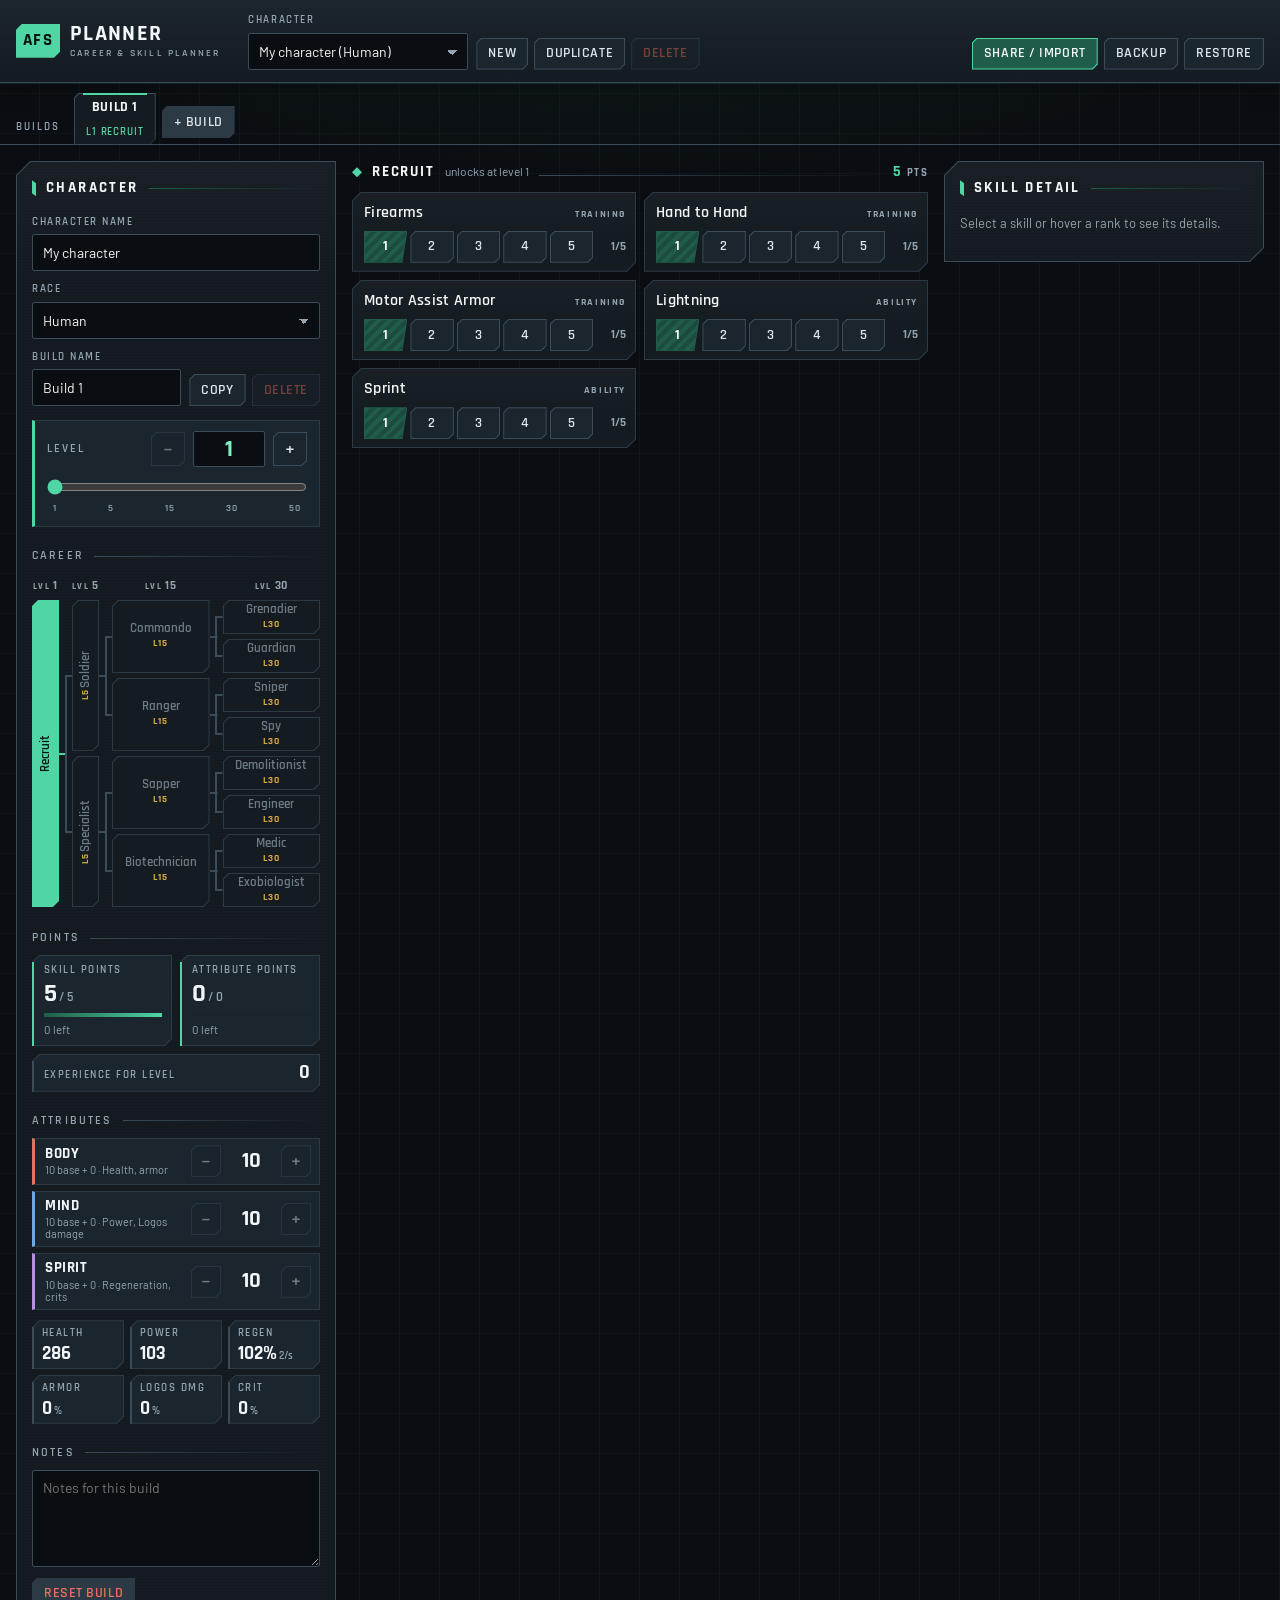
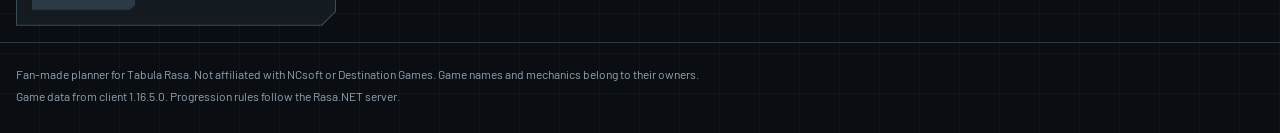
==== index.html @ 6db53a51 "Add Tabula Rasa career planner Static web planner for characters and builds on the 1.16.5.0 client: " ====
<!doctype html>
<html lang="en">
<head>
  <meta charset="utf-8">
  <meta name="viewport" content="width=device-width, initial-scale=1">
  <title>AFSPlanner</title>
  <meta name="description" content="Character and career planner for Tabula Rasa: plan skills, attributes and careers for multiple characters and builds.">
  <meta name="theme-color" content="#0a0e12">
  <link rel="preconnect" href="https://fonts.googleapis.com">
  <link rel="preconnect" href="https://fonts.gstatic.com" crossorigin>
  <link rel="stylesheet" href="https://fonts.googleapis.com/css2?family=Rajdhani:wght@500;600;700&family=Barlow:wght@400;500;600&display=swap">
  <link rel="stylesheet" href="css/style.css">
</head>
<body>
  <header class="topbar">
    <div class="brand" aria-label="AFSPlanner">
      <span class="brand-mark" aria-hidden="true">AFS</span>
      <span class="brand-text">Planner<small>Career &amp; skill planner</small></span>
    </div>
    <div class="selectors">
      <label class="field">
        <span>Character</span>
        <select id="character-select" aria-label="Character"></select>
      </label>
      <div class="btn-row">
        <button id="char-new" type="button" title="New character">New</button>
        <button id="char-dup" type="button" title="Duplicate character">Duplicate</button>
        <button id="char-del" type="button" class="danger" title="Delete character">Delete</button>
      </div>
    </div>
    <div class="btn-row io">
      <button id="share-open" type="button" class="primary">Share / import</button>
      <button id="backup-export" type="button">Backup</button>
      <label class="file-btn">Restore<input id="backup-import" type="file" accept="application/json,.json" hidden></label>
    </div>
  </header>

  <p id="storage-warning" class="warning" hidden>Browser storage is unavailable, so plans will be lost when you close this tab. Use Backup to save them.</p>

  <nav class="build-tabs" aria-label="Builds">
    <span class="tabs-label" aria-hidden="true">Builds</span>
    <div id="build-tabs" class="tabs" role="tablist"></div>
    <button id="build-new" type="button" class="ghost tab-add">+ Build</button>
  </nav>

  <main class="layout">
    <section class="panel sheet" aria-labelledby="sheet-title">
      <h2 id="sheet-title" class="panel-title">Character</h2>
      <label class="field"><span>Character name</span><input id="char-name" type="text" maxlength="60" autocomplete="off"></label>
      <label class="field"><span>Race</span><select id="race-select"></select></label>
      <div class="field-row">
        <label class="field grow"><span>Build name</span><input id="build-name" type="text" maxlength="60" autocomplete="off"></label>
        <div class="btn-row end">
          <button id="build-dup" type="button" title="Duplicate build">Copy</button>
          <button id="build-del" type="button" class="danger" title="Delete build">Delete</button>
        </div>
      </div>

      <div class="level">
        <span class="label">Level</span>
        <button id="level-down" type="button" aria-label="Level down">−</button>
        <input id="level-input" type="number" min="1" max="50" inputmode="numeric" aria-label="Level">
        <button id="level-up" type="button" aria-label="Level up">+</button>
        <input id="level-range" type="range" min="1" max="50" aria-label="Level slider">
        <div class="level-ticks" aria-hidden="true"><span>1</span><span>5</span><span>15</span><span>30</span><span>50</span></div>
      </div>

      <h3>Career</h3>
      <div id="career-tree" class="career-tree"></div>

      <h3>Points</h3>
      <div id="points" class="points"></div>

      <h3>Attributes</h3>
      <div id="attributes" class="attributes"></div>
      <div id="derived" class="derived"></div>

      <h3>Notes</h3>
      <textarea id="build-notes" rows="4" maxlength="2000" placeholder="Notes for this build"></textarea>

      <ul id="issues" class="issues" aria-live="polite"></ul>
      <button id="build-reset" type="button" class="danger ghost">Reset build</button>
    </section>

    <section class="skills" aria-labelledby="skills-title">
      <h2 id="skills-title" class="sr-only">Skills</h2>
      <div id="skill-groups"></div>
    </section>

    <aside class="panel detail" aria-live="polite">
      <h2 class="panel-title">Skill detail</h2>
      <div id="skill-detail" class="skill-detail"><p class="muted">Select a skill rank to see its details.</p></div>
    </aside>
  </main>

  <dialog id="share-dialog">
    <form method="dialog" class="dialog-body">
      <h2 class="panel-title">Share or import a build</h2>
      <label class="field"><span>Build code for the current build</span>
        <textarea id="share-code" rows="3" readonly></textarea></label>
      <div class="btn-row"><button id="share-copy" type="button" class="primary">Copy code</button><button id="share-link" type="button">Copy link</button></div>
      <label class="field"><span>Paste a build code to import</span>
        <textarea id="import-code" rows="3"></textarea></label>
      <div class="btn-row">
        <button id="import-build" type="button">Add to this character</button>
        <button id="import-char" type="button">Import as new character</button>
      </div>
      <p id="share-msg" class="muted" role="status"></p>
      <div class="btn-row end"><button value="close">Close</button></div>
    </form>
  </dialog>

  <footer class="footer">
    <p>Fan-made planner for Tabula Rasa. Not affiliated with NCsoft or Destination Games. Game names and mechanics belong to their owners.</p>
    <p id="data-source" class="muted"></p>
  </footer>

  <script type="module" src="js/app.js"></script>
</body>
</html>
---- css/style.css ----
/* AFSPlanner — military sci-fi HUD theme.
   Dark gunmetal panels with bevelled (clip-path) corners, a faint grid on the backdrop,
   AFS teal-green for anything owned/active, amber for warnings, red for errors. */

:root {
  --bg: #0a0e12;
  --bg-grid: rgba(120, 190, 170, .045);
  --panel: #141b21;
  --panel-2: #1b252d;
  --panel-3: #222e38;
  --line: #2c3a46;
  --line-2: #3a4b59;
  --text: #dde5ea;
  --text-strong: #f3f7f9;
  --muted: #95a4b0;
  --accent: #4fd6a4;
  --accent-strong: #7ff0c1;
  --accent-dim: #1f5c49;
  --accent-ink: #06130e;
  --warn: #e8b84a;
  --warn-dim: #4a3a14;
  --danger: #ef6d5c;
  --danger-dim: #4b1f19;
  --sig: #e6b85c;
  --sig-dim: #3f3117;
  --rank-off: #1a232b;
  --focus: #9ff4d2;
  --shadow: 0 10px 30px rgba(0, 0, 0, .45);
  --font-display: "Rajdhani", "Bahnschrift", "Segoe UI Semibold", system-ui, sans-serif;
  --font-body: "Barlow", "Segoe UI", system-ui, sans-serif;
  --cut: 6px;
  color-scheme: dark;
}

/* Optional light theme: opt in with <html data-theme="light">. Dark stays the default. */
:root[data-theme="light"] {
  --bg: #e4e9ec;
  --bg-grid: rgba(20, 70, 60, .07);
  --panel: #f7f9fa;
  --panel-2: #eceff2;
  --panel-3: #dfe5e9;
  --line: #c3ccd3;
  --line-2: #aab6bf;
  --text: #1a2228;
  --text-strong: #0a0f12;
  --muted: #566571;
  --accent: #10805c;
  --accent-strong: #0b6a4c;
  --accent-dim: #bfe8d6;
  --accent-ink: #ffffff;
  --warn: #8a5f00;
  --warn-dim: #f6e3b0;
  --danger: #b3261e;
  --danger-dim: #f7d1cd;
  --sig: #8a5f00;
  --sig-dim: #f6e3b0;
  --rank-off: #e2e7eb;
  --focus: #0a5c43;
  --shadow: 0 10px 30px rgba(20, 30, 40, .18);
  color-scheme: light;
}

/* ---- base --------------------------------------------------------------------------------- */

* { box-sizing: border-box; }
html { -webkit-text-size-adjust: 100%; }

body {
  margin: 0;
  min-height: 100vh;
  color: var(--text);
  font: 14px/1.5 var(--font-body);
  background:
    radial-gradient(1100px 420px at 50% -120px, rgba(79, 214, 164, .10), transparent 70%),
    repeating-linear-gradient(0deg, transparent 0 39px, var(--bg-grid) 39px 40px),
    repeating-linear-gradient(90deg, transparent 0 39px, var(--bg-grid) 39px 40px),
    var(--bg);
  scrollbar-color: var(--line-2) transparent;
}

h2, h3 { font-family: var(--font-display); }
h2 { font-size: 18px; font-weight: 700; margin: 0 0 12px; color: var(--text-strong); }
h3 {
  font-size: 12px; font-weight: 600; text-transform: uppercase; letter-spacing: .18em;
  color: var(--muted); margin: 20px 0 8px; display: flex; align-items: center; gap: 10px;
}
h3::after { content: ""; flex: 1; height: 1px; background: linear-gradient(90deg, var(--line-2), transparent); }

.panel-title {
  display: flex; align-items: center; gap: 10px;
  font-size: 15px; font-weight: 700; text-transform: uppercase; letter-spacing: .16em;
  margin: 0 0 14px; color: var(--text-strong);
}
.panel-title::before { content: ""; width: 4px; height: 16px; background: var(--accent); clip-path: polygon(0 0, 100% 3px, 100% 100%, 0 calc(100% - 3px)); }
.panel-title::after { content: ""; flex: 1; height: 1px; background: linear-gradient(90deg, var(--accent-dim), transparent); }

.sr-only { position: absolute; width: 1px; height: 1px; overflow: hidden; clip: rect(0 0 0 0); white-space: nowrap; }
.muted { color: var(--muted); }

/* ---- bevelled frames ----------------------------------------------------------------------
   An element with a cut corner cannot use a normal border (clip-path removes it), so the element
   paints the frame colour and a ::before paints the fill 1px inside, with the same cut. */

.panel, .skill, .stat, .career-btn, .issues li, dialog,
button:not(.plain), .file-btn {
  position: relative;
  isolation: isolate;
  border: 0;
  background: var(--frame, var(--line));
  clip-path: polygon(var(--cut) 0, 100% 0, 100% calc(100% - var(--cut)), calc(100% - var(--cut)) 100%, 0 100%, 0 var(--cut));
}
.panel::before, .skill::before, .stat::before, .career-btn::before, .issues li::before, dialog::before,
button:not(.plain)::before, .file-btn::before {
  content: "";
  position: absolute;
  inset: var(--bw, 1px);
  z-index: -1;
  background: var(--fill, var(--panel-2));
  clip-path: polygon(calc(var(--cut) - .4px) 0, 100% 0, 100% calc(100% - var(--cut) + .4px), calc(100% - var(--cut) + .4px) 100%, 0 100%, 0 calc(var(--cut) - .4px));
}

/* ---- controls ----------------------------------------------------------------------------- */

button, select, input, textarea { font: inherit; color: inherit; }

button:not(.plain), .file-btn {
  --cut: 5px;
  --fill: var(--panel-2);
  --frame: var(--line-2);
  display: inline-flex; align-items: center; justify-content: center; gap: 6px;
  min-height: 32px; padding: 4px 12px;
  font-family: var(--font-display); font-weight: 600; font-size: 14px; letter-spacing: .04em; text-transform: uppercase;
  color: var(--text);
  cursor: pointer;
  transition: color .12s, background-color .12s;
}
button:not(.plain):hover, .file-btn:hover { --frame: var(--accent); color: var(--text-strong); }
button:not(.plain):active { --fill: var(--panel-3); }
button:disabled { cursor: not-allowed; opacity: .45; }
button:disabled:hover { --frame: var(--line-2); color: var(--text); }
button.primary { --fill: var(--accent-dim); --frame: var(--accent); color: var(--text-strong); }
button.primary:hover { --fill: var(--accent); color: var(--accent-ink); }
button.danger { color: var(--danger); }
button.danger:hover { --frame: var(--danger); color: var(--danger); }
button.ghost { --fill: transparent; --frame: var(--line); }
button.plain { background: none; border: 0; padding: 0; cursor: pointer; }

/* Focus rings: clipped elements draw the ring inside the clip so it stays visible. */
:focus-visible { outline: 2px solid var(--focus); outline-offset: 2px; }
button:not(.plain):focus-visible, .career-btn:focus-visible, .rank:focus-visible, .tab:focus-visible { outline-offset: -3px; }
.file-btn:focus-within { outline: 2px solid var(--focus); outline-offset: -3px; }

select, input[type="text"], input[type="number"], textarea {
  width: 100%; padding: 7px 10px;
  background: var(--bg); border: 1px solid var(--line-2); border-radius: 2px;
  color: var(--text-strong);
  transition: border-color .12s, box-shadow .12s;
}
select:hover, input:hover, textarea:hover { border-color: var(--accent-dim); }
select:focus-visible, input[type="text"]:focus-visible, input[type="number"]:focus-visible, textarea:focus-visible {
  outline: none; border-color: var(--accent); box-shadow: inset 0 -2px 0 var(--accent);
}
select {
  appearance: none; padding-right: 30px; cursor: pointer;
  background-image: linear-gradient(45deg, transparent 50%, var(--muted) 50%), linear-gradient(135deg, var(--muted) 50%, transparent 50%);
  background-position: calc(100% - 15px) 55%, calc(100% - 10px) 55%;
  background-size: 5px 5px, 5px 5px; background-repeat: no-repeat;
}
textarea { resize: vertical; font-family: var(--font-body); line-height: 1.45; }
input[type="number"] { -moz-appearance: textfield; appearance: textfield; }
input[type="number"]::-webkit-inner-spin-button, input[type="number"]::-webkit-outer-spin-button { appearance: none; margin: 0; }

.field { display: flex; flex-direction: column; gap: 4px; margin-bottom: 10px; }
.field > span { font-family: var(--font-display); font-size: 11px; font-weight: 600; letter-spacing: .14em; text-transform: uppercase; color: var(--muted); }
.field-row { display: flex; gap: 8px; align-items: end; }
.grow { flex: 1; min-width: 0; }
.btn-row { display: flex; gap: 6px; flex-wrap: wrap; }
.btn-row.end { justify-content: flex-end; margin-bottom: 10px; }

.warning { margin: 0; padding: 8px 16px; background: var(--warn-dim); color: var(--text-strong); border-bottom: 1px solid var(--warn); }

/* ---- top bar ------------------------------------------------------------------------------ */

.topbar {
  display: flex; flex-wrap: wrap; align-items: end; gap: 12px 28px;
  padding: 12px 16px;
  background: linear-gradient(180deg, var(--panel-2), var(--panel));
  border-bottom: 1px solid var(--line-2);
  box-shadow: 0 1px 0 rgba(79, 214, 164, .12), 0 6px 20px rgba(0, 0, 0, .25);
}
.brand { display: flex; align-items: center; gap: 10px; align-self: center; font-family: var(--font-display); }
.brand-mark {
  display: inline-grid; place-items: center; width: 44px; height: 34px;
  background: var(--accent); color: var(--accent-ink);
  font-weight: 700; font-size: 17px; letter-spacing: .08em;
  clip-path: polygon(6px 0, 100% 0, 100% calc(100% - 6px), calc(100% - 6px) 100%, 0 100%, 0 6px);
}
.brand-text { display: flex; flex-direction: column; line-height: 1; font-weight: 700; font-size: 22px; letter-spacing: .06em; text-transform: uppercase; color: var(--text-strong); }
.brand-text small { font-size: 10px; font-weight: 600; letter-spacing: .22em; color: var(--muted); margin-top: 3px; }
.selectors { display: flex; align-items: end; gap: 8px; flex-wrap: wrap; }
.selectors .field { min-width: 220px; margin-bottom: 0; }
.selectors .btn-row { margin-bottom: 0; }
.io { margin-left: auto; }

/* ---- build tabs --------------------------------------------------------------------------- */

.build-tabs {
  display: flex; gap: 6px; align-items: end;
  padding: 10px 16px 0; border-bottom: 1px solid var(--line-2);
  overflow-x: auto; scrollbar-width: thin;
}
.tabs-label { font-family: var(--font-display); font-size: 11px; font-weight: 600; letter-spacing: .18em; text-transform: uppercase; color: var(--muted); padding: 0 8px 9px 0; }
.tabs { display: flex; gap: 4px; }
.tab {
  --fill: transparent; --frame: transparent;
  flex-direction: column; align-items: flex-start; gap: 0;
  padding: 6px 18px 7px; min-height: 0;
  clip-path: polygon(9px 0, calc(100% - 9px) 0, 100% 100%, 0 100%);
  white-space: nowrap; text-transform: none; letter-spacing: 0;
  color: var(--muted);
}
.tab::before { clip-path: polygon(9px 0, calc(100% - 9px) 0, 100% 100%, 0 100%); inset: 0; }
.tab:hover { --fill: var(--panel-2); color: var(--text); }
.tab[aria-selected="true"] { --fill: var(--panel); --frame: var(--line-2); color: var(--text-strong); }
.tab[aria-selected="true"]::before { inset: 1px 1px 0; }
.tab[aria-selected="true"]::after { content: ""; position: absolute; left: 9px; right: 9px; top: 0; height: 2px; background: var(--accent); }
.tab-name { font-size: 14px; font-weight: 700; }
.tab-meta { font-size: 11px; font-weight: 600; letter-spacing: .08em; text-transform: uppercase; opacity: .8; }
.tab[aria-selected="true"] .tab-meta { color: var(--accent); opacity: 1; }
.tab-add { min-height: 30px; margin-bottom: 6px; padding: 2px 10px; font-size: 12px; }

/* ---- layout & panels ---------------------------------------------------------------------- */

.layout {
  display: grid;
  grid-template-columns: 320px minmax(0, 1fr) 320px;
  gap: 16px;
  padding: 16px;
  align-items: start;
}
.panel {
  --cut: 14px;
  --fill: var(--panel);
  --frame: var(--line-2);
  padding: 16px;
}
.panel::before {
  background:
    linear-gradient(180deg, rgba(255, 255, 255, .025), transparent 120px),
    repeating-linear-gradient(0deg, rgba(0, 0, 0, .07) 0 1px, transparent 1px 3px),
    var(--fill);
}
.detail { position: sticky; top: 16px; max-height: calc(100vh - 32px); overflow: auto; scrollbar-width: thin; }

/* ---- level -------------------------------------------------------------------------------- */

.level {
  display: grid; grid-template-columns: auto 34px 72px 34px; gap: 6px 8px; align-items: center;
  margin: 4px 0 6px; padding: 10px 12px;
  background: var(--panel-2); border: 1px solid var(--line);
  border-left: 3px solid var(--accent);
}
.level .label { font-family: var(--font-display); font-size: 12px; font-weight: 600; letter-spacing: .16em; text-transform: uppercase; color: var(--muted); margin-right: auto; }
.level button { width: 34px; height: 34px; padding: 0; font-size: 18px; }
.level input[type="number"] { text-align: center; font-family: var(--font-display); font-weight: 700; font-size: 24px; padding: 2px 4px; height: 36px; color: var(--accent-strong); }
.level input[type="range"] { grid-column: 1 / -1; width: 100%; margin: 6px 0 0; accent-color: var(--accent); cursor: pointer; }
.level-ticks { grid-column: 1 / -1; display: flex; justify-content: space-between; font-family: var(--font-display); font-size: 10px; font-weight: 600; letter-spacing: .08em; color: var(--muted); padding: 0 6px; }

/* ---- career tree -------------------------------------------------------------------------- */

.career-tree {
  --gap-x: 13px;
  --row: 34px;
  display: grid;
  grid-template-columns: 27px 27px minmax(0, 1fr) minmax(0, 1fr);
  grid-template-rows: auto repeat(var(--leaves, 8), var(--row));
  gap: 5px var(--gap-x);
  padding: 4px 0 2px;
}
.tier-label {
  grid-row: 1; align-self: end;
  font-family: var(--font-display); font-size: 12px; font-weight: 700; letter-spacing: .04em;
  color: var(--muted); text-align: center; white-space: nowrap;
}
.tier-label small { font-size: 9px; letter-spacing: .14em; text-transform: uppercase; }
button.career-btn {
  --cut: 6px;
  --fill: var(--panel-2);
  --frame: var(--line-2);
  display: flex; flex-direction: column; align-items: center; justify-content: center; gap: 1px;
  min-height: 0; padding: 2px 4px;
  font-family: var(--font-display); font-weight: 600; font-size: 13px; letter-spacing: 0; text-transform: none;
  color: var(--text); text-align: center; cursor: pointer; overflow: hidden;
  transition: color .12s;
}
.career-btn .node-label { line-height: 1.05; max-width: 100%; white-space: nowrap; overflow: hidden; text-overflow: ellipsis; }
button.career-btn[data-tier="3"], button.career-btn[data-tier="4"] { font-size: 12.5px; padding: 2px 3px; }
button.career-btn[data-tier="1"], button.career-btn[data-tier="2"] { padding: 4px 0; }
.career-btn[data-tier="1"] .node-label, .career-btn[data-tier="2"] .node-label { max-height: 100%; max-width: none; }
.career-btn .node-req { font-size: 9.5px; font-weight: 700; letter-spacing: .1em; color: var(--muted); }
.career-btn[data-tier="1"] .node-label, .career-btn[data-tier="2"] .node-label,
.career-btn[data-tier="1"] .node-req, .career-btn[data-tier="2"] .node-req { writing-mode: vertical-rl; transform: rotate(180deg); }
.career-btn:hover { --frame: var(--accent); color: var(--text-strong); }
.career-btn[aria-pressed="true"] { --fill: var(--accent-dim); --frame: var(--accent); color: var(--text-strong); }
.career-btn[data-active="true"] { --fill: var(--accent); --bw: 2px; color: var(--accent-ink); }
.career-btn[data-active="true"] .node-req { color: var(--accent-ink); }
.career-btn[data-offpath="true"] { color: var(--muted); --frame: var(--line); }
.career-btn[data-offpath="true"]:hover { color: var(--text); --frame: var(--accent-dim); }
.career-btn:disabled { opacity: 1; color: var(--muted); --fill: var(--panel); --frame: var(--line); }
.career-btn:disabled .node-label { opacity: .7; }
.career-btn:disabled .node-req { color: var(--warn); opacity: .9; }
.career-btn:disabled:hover { --frame: var(--line); color: var(--muted); }

/* Connectors live in the column gap. Each parent gets one .branch grid item that hangs into the gap
   to its right and draws a bracket with gradients: a stub from the parent, a vertical bar, and a stub
   into each child. Its height is tuned so the stubs meet the children's vertical centres. */
.branch {
  justify-self: end; align-self: center;
  width: var(--gap-x); height: calc(50% + 4.5px); margin-right: calc(-1 * var(--gap-x));
  pointer-events: none; z-index: 0;
  --c: var(--line-2);
  background:
    linear-gradient(var(--c), var(--c)) no-repeat 50% 0 / 2px 100%,
    linear-gradient(var(--mid, var(--c)), var(--mid, var(--c))) no-repeat 0 50% / calc(50% + 1px) 2px,
    linear-gradient(var(--c), var(--c)) no-repeat 100% 0 / calc(50% + 1px) 2px,
    linear-gradient(var(--c), var(--c)) no-repeat 100% 100% / calc(50% + 1px) 2px;
}
.branch[data-on="true"] { --mid: var(--accent); }
.branch[data-side]::before {
  content: ""; position: absolute; left: calc(50% - 1px); width: calc(50% + 1px); height: 50%;
  background:
    linear-gradient(var(--accent), var(--accent)) no-repeat 0 0 / 2px 100%,
    linear-gradient(var(--accent), var(--accent)) no-repeat 0 var(--y) / 100% 2px;
}
.branch { position: relative; }
.branch[data-side="up"]::before { top: 0; --y: 0; }
.branch[data-side="down"]::before { bottom: 0; --y: 100%; }

/* ---- points & derived readouts ------------------------------------------------------------ */

.points { display: grid; grid-template-columns: 1fr 1fr; gap: 8px; }
.points .xp { grid-column: 1 / -1; flex-direction: row; align-items: baseline; justify-content: space-between; }
.stat {
  --cut: 7px; --fill: var(--panel-2); --frame: var(--line);
  display: flex; flex-direction: column; gap: 2px; padding: 8px 10px 8px 12px; min-width: 0;
}
.stat::after { content: ""; position: absolute; left: 0; top: 7px; bottom: 0; width: 2px; background: var(--edge, var(--line-2)); }
.stat-label { font-family: var(--font-display); font-size: 10.5px; font-weight: 600; letter-spacing: .14em; text-transform: uppercase; color: var(--muted); white-space: nowrap; overflow: hidden; text-overflow: ellipsis; }
.stat-value { font-family: var(--font-display); font-variant-numeric: tabular-nums; line-height: 1; color: var(--text-strong); display: flex; align-items: baseline; gap: 2px; }
.stat-value b { font-size: 26px; font-weight: 700; }
.stat-value small { font-size: 13px; font-weight: 600; color: var(--muted); }
.stat-sub { font-size: 11.5px; color: var(--muted); }
.stat .bar { display: block; height: 4px; margin: 4px 0 2px; background: var(--rank-off); overflow: hidden; }
.stat .bar i { display: block; height: 100%; background: linear-gradient(90deg, var(--accent-dim), var(--accent)); transition: width .25s ease-out; }
.budget { --edge: var(--accent); }
.budget.over { --edge: var(--danger); --frame: var(--danger); }
.budget.over .stat-value b, .budget.over .stat-sub { color: var(--danger); }
.budget.over .bar i { background: var(--danger); }
.xp .stat-value b { font-size: 20px; }

.derived { display: grid; grid-template-columns: repeat(3, minmax(0, 1fr)); gap: 6px; margin-top: 10px; }
.derived .stat { padding: 6px 8px 6px 10px; }
.derived .stat-value b { font-size: 19px; }
.derived .stat-value small { font-size: 11px; }

/* ---- attributes --------------------------------------------------------------------------- */

.attributes { display: flex; flex-direction: column; gap: 6px; }
.attr {
  display: grid; grid-template-columns: 1fr 30px 48px 30px; gap: 6px; align-items: center;
  padding: 6px 8px 6px 10px; background: var(--panel-2); border: 1px solid var(--line); border-left: 3px solid var(--line-2);
}
.attr[data-attr="body"] { border-left-color: #d9775f; }
.attr[data-attr="mind"] { border-left-color: #6aa8e8; }
.attr[data-attr="spirit"] { border-left-color: #b78de6; }
.attr .name { font-family: var(--font-display); font-weight: 700; font-size: 15px; letter-spacing: .04em; text-transform: uppercase; color: var(--text-strong); line-height: 1.1; min-width: 0; }
.attr .name small { display: block; font-family: var(--font-body); font-weight: 400; font-size: 11px; letter-spacing: 0; text-transform: none; color: var(--muted); margin-top: 2px; }
.attr .step { width: 30px; height: 30px; padding: 0; font-size: 18px; }
.attr .value { text-align: center; font-family: var(--font-display); font-variant-numeric: tabular-nums; font-weight: 700; font-size: 22px; color: var(--text-strong); }
.attr .value.boosted { color: var(--accent-strong); }

/* ---- issues ------------------------------------------------------------------------------- */

.issues { list-style: none; padding: 0; margin: 14px 0; display: flex; flex-direction: column; gap: 6px; }
.issues:empty { margin: 0; }
.issues li { --cut: 6px; --fill: var(--warn-dim); --frame: var(--warn); padding: 7px 10px 7px 12px; font-size: 13px; color: var(--text-strong); }
.issues li::after { content: ""; position: absolute; left: 0; top: 6px; bottom: 0; width: 3px; background: var(--warn); }
.issues li.error { --fill: var(--danger-dim); --frame: var(--danger); }
.issues li.error::after { background: var(--danger); }
#build-reset { margin-top: 6px; }

/* ---- skills ------------------------------------------------------------------------------- */

.skill-group { margin-bottom: 20px; }
.skill-group > h3 { margin: 0 0 8px; display: flex; gap: 10px; align-items: baseline; color: var(--text-strong); letter-spacing: .12em; font-size: 15px; font-weight: 700; }
.skill-group > h3::before { content: ""; width: 10px; height: 10px; align-self: center; background: var(--accent); clip-path: polygon(50% 0, 100% 50%, 50% 100%, 0 50%); }
.skill-group > h3::after { order: 3; }
.skill-group .unlock { order: 2; text-transform: none; letter-spacing: 0; font-family: var(--font-body); font-size: 12px; font-weight: 400; }
.skill-group .group-spent { order: 4; font-size: 11px; letter-spacing: .12em; color: var(--muted); }
.skill-group .group-spent b { font-size: 15px; color: var(--accent); margin-right: 1px; }
.skill-list { display: grid; grid-template-columns: repeat(auto-fill, minmax(270px, 1fr)); gap: 8px; }

.skill {
  --cut: 9px; --fill: var(--panel); --frame: var(--line);
  padding: 9px 10px 9px 12px; display: flex; flex-direction: column; gap: 7px;
  transition: color .12s;
}
.skill::before {
  background: linear-gradient(180deg, rgba(255, 255, 255, .02), transparent 60%), var(--fill);
}
.skill::after { content: ""; position: absolute; left: 0; top: 9px; bottom: 0; width: 2px; background: var(--edge, transparent); }
.skill:hover { --frame: var(--line-2); }
.skill.trained { --edge: var(--accent-dim); }
.skill.selected { --frame: var(--accent); --bw: 2px; --edge: var(--accent); }
.skill[data-kind="signature"] { --frame: color-mix(in srgb, var(--sig) 45%, var(--line)); --fill: color-mix(in srgb, var(--sig) 4%, var(--panel)); }
.skill[data-kind="signature"].trained { --edge: var(--sig); }
.skill[data-kind="signature"].selected { --frame: var(--sig); }

.skill-head { display: flex; justify-content: space-between; gap: 8px; align-items: baseline; min-width: 0; }
.skill-name {
  font-family: var(--font-display); font-weight: 600; font-size: 15.5px; letter-spacing: .02em;
  color: var(--text-strong); text-align: left; min-width: 0;
  text-decoration: underline transparent; text-underline-offset: 3px; transition: text-decoration-color .12s, color .12s;
}
.skill-name:hover { color: var(--accent-strong); text-decoration-color: var(--accent); }
.skill.selected .skill-name { color: var(--accent-strong); }
.skill-kind { flex: none; font-family: var(--font-display); font-size: 10px; font-weight: 700; color: var(--muted); text-transform: uppercase; letter-spacing: .16em; }
.skill[data-kind="signature"] .skill-kind { color: var(--sig); }
.skill[data-kind="signature"] .skill-kind::before { content: "\25C6"; margin-right: 4px; font-size: 8px; vertical-align: 1px; }

/* rank pips: slanted segments, filled when owned */
.ranks { display: flex; gap: 3px; align-items: center; }
.rank {
  --cut: 0px; --fill: var(--rank-off); --frame: var(--line);
  flex: 1 1 0; min-width: 0; min-height: 0; height: 26px; padding: 0;
  clip-path: polygon(5px 0, 100% 0, calc(100% - 5px) 100%, 0 100%);
  font-size: 12.5px; letter-spacing: .02em; color: var(--muted);
  transition: color .1s;
}
.rank::before { clip-path: polygon(4.6px 0, 100% 0, calc(100% - 4.6px) 100%, 0 100%); }
.rank:first-child { clip-path: polygon(0 0, 100% 0, calc(100% - 5px) 100%, 0 100%); }
.rank:first-child::before { clip-path: polygon(0 0, 100% 0, calc(100% - 4.6px) 100%, 0 100%); }
.rank:hover { --frame: var(--accent); color: var(--text-strong); }
.rank.on { --fill: var(--accent); --frame: var(--accent-strong); color: var(--accent-ink); font-weight: 700; }
.rank.on::before { background: linear-gradient(180deg, var(--accent-strong), var(--accent) 55%, var(--accent-dim) 160%); }
.rank.base.on { --fill: var(--accent-dim); --frame: var(--accent-dim); color: var(--text-strong); }
.rank.base.on::before { background: repeating-linear-gradient(135deg, var(--accent-dim) 0 4px, color-mix(in srgb, var(--accent-dim) 70%, var(--rank-off)) 4px 8px); }
.rank.locked { opacity: .5; }
.rank.invalid { --frame: var(--danger); }
/* hover/focus preview: segments up to the pointed one light up, owned segments beyond it dim */
.ranks:has(> .rank:hover) > .rank:not(.on):not(.rank:hover ~ .rank),
.ranks:has(> .rank:focus-visible) > .rank:not(.on):not(.rank:focus-visible ~ .rank) { --fill: color-mix(in srgb, var(--accent) 30%, var(--rank-off)); --frame: var(--accent); color: var(--text-strong); }
.ranks:has(> .rank:hover) > .rank:hover ~ .rank.on,
.ranks:has(> .rank:focus-visible) > .rank:focus-visible ~ .rank.on,
.rank.on:hover:not(:has(+ .rank.on)) { --frame: var(--line-2); color: var(--muted); }
.ranks:has(> .rank:hover) > .rank:hover ~ .rank.on::before,
.ranks:has(> .rank:focus-visible) > .rank:focus-visible ~ .rank.on::before,
.rank.on:hover:not(:has(+ .rank.on))::before { background: repeating-linear-gradient(135deg, var(--accent-dim) 0 3px, var(--rank-off) 3px 6px); }
.skill[data-kind="signature"] .rank.on { --fill: var(--sig); --frame: var(--sig); color: var(--accent-ink); }
.skill[data-kind="signature"] .rank.on::before { background: linear-gradient(180deg, #f4d58a, var(--sig) 60%, #8a6a24 170%); }
.rank-readout { flex: none; min-width: 30px; text-align: right; font-family: var(--font-display); font-weight: 700; font-size: 12px; font-variant-numeric: tabular-nums; color: var(--muted); }
.skill.trained .rank-readout { color: var(--accent); }
.skill[data-kind="signature"].trained .rank-readout { color: var(--sig); }
.skill .clear { flex: none; width: 24px; min-height: 24px; height: 24px; padding: 0; font-size: 14px; --cut: 3px; color: var(--muted); }
.skill .clear:hover { color: var(--danger); --frame: var(--danger); }

/* ---- detail panel ------------------------------------------------------------------------- */

.skill-detail h2 { font-size: 21px; margin-bottom: 6px; line-height: 1.1; }
.skill-detail .meta { display: flex; flex-wrap: wrap; gap: 4px; margin: 0 0 12px; }
.tag {
  font-family: var(--font-display); font-size: 10.5px; font-weight: 700; letter-spacing: .12em; text-transform: uppercase;
  color: var(--muted); padding: 2px 7px; border: 1px solid var(--line-2); background: var(--panel-2);
}
.tag[data-kind="ability"] { color: var(--accent); border-color: var(--accent-dim); }
.tag[data-kind="signature"] { color: var(--sig); border-color: var(--sig); }
.skill-detail .rank-title {
  font-family: var(--font-display); font-size: 14px; font-weight: 700; letter-spacing: .12em; text-transform: uppercase;
  color: var(--accent); margin: 10px 0 6px; display: flex; align-items: center; gap: 8px;
}
.skill-detail .rank-title::before { content: ""; width: 6px; height: 6px; background: var(--accent); transform: rotate(45deg); }
pre.desc { white-space: pre-wrap; overflow-wrap: anywhere; font: 13.5px/1.5 var(--font-body); margin: 0 0 10px; color: var(--text); }
.skill-detail .chips { display: flex; gap: 5px; flex-wrap: wrap; align-items: center; margin: 4px 0 12px; }
.chips-label { font-family: var(--font-display); font-size: 10.5px; font-weight: 700; letter-spacing: .16em; text-transform: uppercase; color: var(--muted); margin-right: 2px; }
.chip {
  display: inline-flex; align-items: center; gap: 5px;
  font-family: var(--font-display); font-size: 12px; font-weight: 600; letter-spacing: .04em;
  padding: 2px 9px 2px 7px; color: var(--text-strong);
  background: var(--panel-2); border: 1px solid var(--accent-dim);
  clip-path: polygon(5px 0, 100% 0, calc(100% - 5px) 100%, 0 100%);
}
.chip::before { content: ""; width: 8px; height: 9px; background: var(--accent); clip-path: polygon(25% 0, 75% 0, 100% 50%, 75% 100%, 25% 100%, 0 50%); }
.cost { margin: 10px 0 0; padding: 7px 10px; font-size: 12.5px; color: var(--muted); background: var(--panel-2); border-left: 2px solid var(--line-2); }
.cost.owned { color: var(--accent); border-left-color: var(--accent); }
.skill-detail details { margin-top: 12px; }
.skill-detail summary { cursor: pointer; color: var(--muted); font-family: var(--font-display); font-size: 11px; font-weight: 700; letter-spacing: .16em; text-transform: uppercase; }
.skill-detail summary:hover { color: var(--text); }
.skill-detail details pre.desc { margin-top: 8px; color: var(--muted); }
.skill-detail > .muted { font-size: 13px; }

/* ---- dialog ------------------------------------------------------------------------------- */

dialog {
  --cut: 14px; --fill: var(--panel); --frame: var(--accent-dim);
  color: var(--text); padding: 18px; width: min(560px, calc(100vw - 32px));
}
dialog::backdrop { background: rgba(4, 8, 10, .7); backdrop-filter: blur(2px); }
.dialog-body { display: flex; flex-direction: column; gap: 10px; }
#share-code, #import-code { font: 12.5px/1.4 ui-monospace, "Cascadia Mono", Consolas, monospace; }

/* ---- footer ------------------------------------------------------------------------------- */

.footer { padding: 18px 16px 24px; border-top: 1px solid var(--line); font-size: 12px; color: var(--muted); }
.footer p { margin: 4px 0; }

/* ---- responsive --------------------------------------------------------------------------- */

@media (max-width: 1180px) {
  .layout { grid-template-columns: 320px minmax(0, 1fr); }
  .detail { grid-column: 1 / -1; position: static; max-height: none; }
}
@media (max-width: 720px) {
  .layout { grid-template-columns: minmax(0, 1fr); padding: 16px; gap: 14px; }
  .topbar { gap: 10px 16px; }
  .brand { width: 100%; }
  .selectors { width: 100%; }
  .selectors .field { flex: 1; min-width: 160px; }
  .io { margin-left: 0; width: 100%; }
  .io > * { flex: 1 1 auto; }
  .skill-list { grid-template-columns: minmax(0, 1fr); }
  .panel { --cut: 10px; padding: 12px; }
  .career-tree { --row: 36px; }
  .career-btn { font-size: 13px; }
  .points { gap: 6px; }
  .stat-value b { font-size: 22px; }
  .derived { grid-template-columns: repeat(3, minmax(0, 1fr)); gap: 4px; }
  .derived .stat { padding: 5px 6px 5px 8px; }
  .derived .stat-value b { font-size: 16px; }
  .derived .stat-label { font-size: 9.5px; letter-spacing: .08em; }
  .build-tabs { padding-left: 16px; }
}

@media (prefers-reduced-motion: reduce) {
  *, *::before, *::after { transition: none !important; animation: none !important; }
}
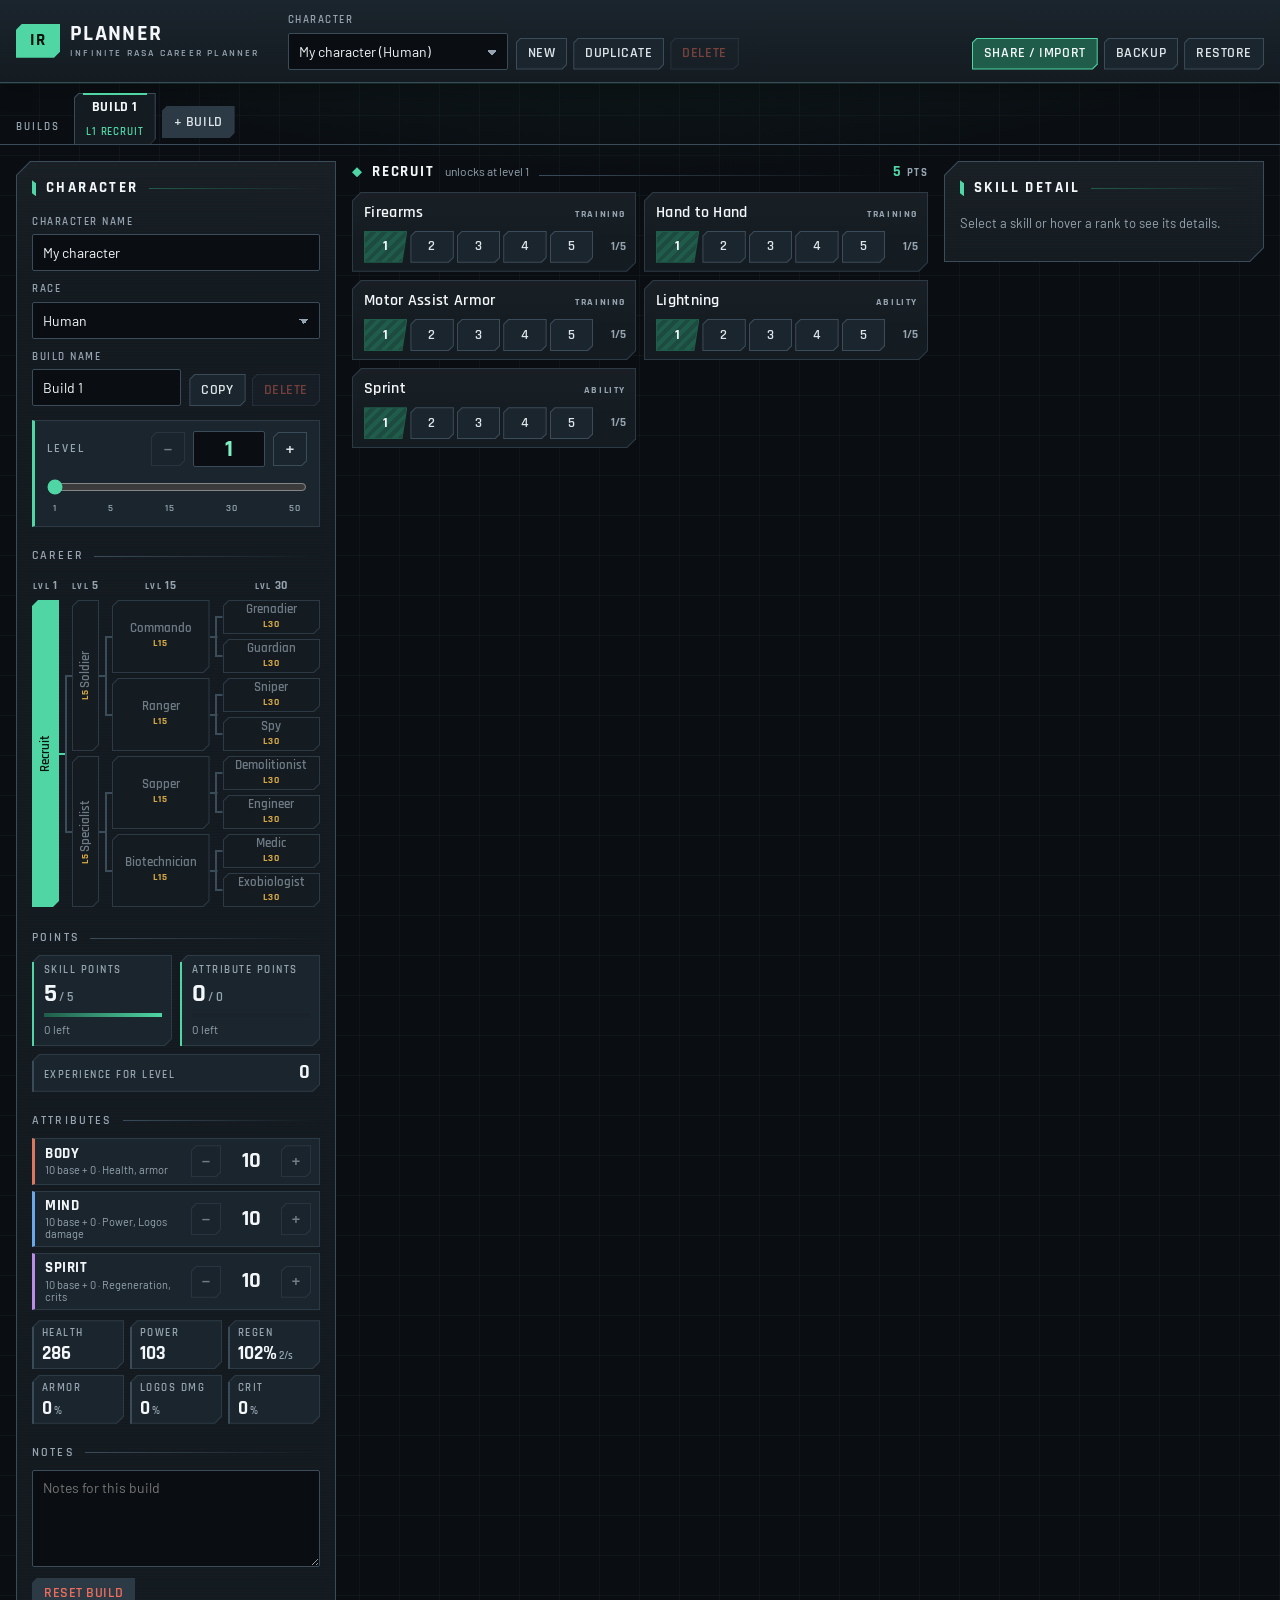
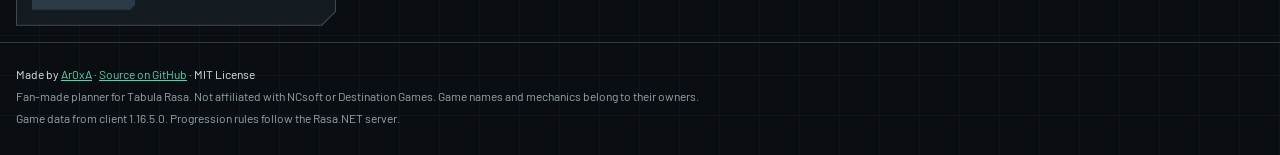
==== commit 21ebf738: "Rename to IRPlanner and license under MIT The planner is now IRPlanner (Infinite Rasa Planner). Save" ====
--- a/index.html
+++ b/index.html
@@ -3,8 +3,8 @@
 <head>
   <meta charset="utf-8">
   <meta name="viewport" content="width=device-width, initial-scale=1">
-  <title>AFSPlanner</title>
-  <meta name="description" content="Character and career planner for Tabula Rasa: plan skills, attributes and careers for multiple characters and builds.">
+  <title>IRPlanner</title>
+  <meta name="description" content="Infinite Rasa career planner for Tabula Rasa: plan skills, attributes and careers for multiple characters and builds.">
   <meta name="theme-color" content="#0a0e12">
   <link rel="preconnect" href="https://fonts.googleapis.com">
   <link rel="preconnect" href="https://fonts.gstatic.com" crossorigin>
@@ -13,9 +13,9 @@
 </head>
 <body>
   <header class="topbar">
-    <div class="brand" aria-label="AFSPlanner">
-      <span class="brand-mark" aria-hidden="true">AFS</span>
-      <span class="brand-text">Planner<small>Career &amp; skill planner</small></span>
+    <div class="brand" aria-label="IRPlanner">
+      <span class="brand-mark" aria-hidden="true">IR</span>
+      <span class="brand-text">Planner<small>Infinite Rasa career planner</small></span>
     </div>
     <div class="selectors">
       <label class="field">
@@ -111,6 +111,7 @@
   </dialog>
 
   <footer class="footer">
+    <p class="credit">Made by <a href="https://github.com/Ar0xA" rel="author">Ar0xA</a> · <a href="https://github.com/Ar0xA/IRPlanner">Source on GitHub</a> · MIT License</p>
     <p>Fan-made planner for Tabula Rasa. Not affiliated with NCsoft or Destination Games. Game names and mechanics belong to their owners.</p>
     <p id="data-source" class="muted"></p>
   </footer>
--- a/css/style.css
+++ b/css/style.css
@@ -1,4 +1,4 @@
-/* AFSPlanner — military sci-fi HUD theme.
+/* IRPlanner — military sci-fi HUD theme.
    Dark gunmetal panels with bevelled (clip-path) corners, a faint grid on the backdrop,
    AFS teal-green for anything owned/active, amber for warnings, red for errors. */
 
@@ -512,6 +512,9 @@
 
 .footer { padding: 18px 16px 24px; border-top: 1px solid var(--line); font-size: 12px; color: var(--muted); }
 .footer p { margin: 4px 0; }
+.footer a { color: var(--accent); }
+.footer a:hover { text-decoration: none; }
+.footer .credit { color: var(--text); }
 
 /* ---- responsive --------------------------------------------------------------------------- */
 
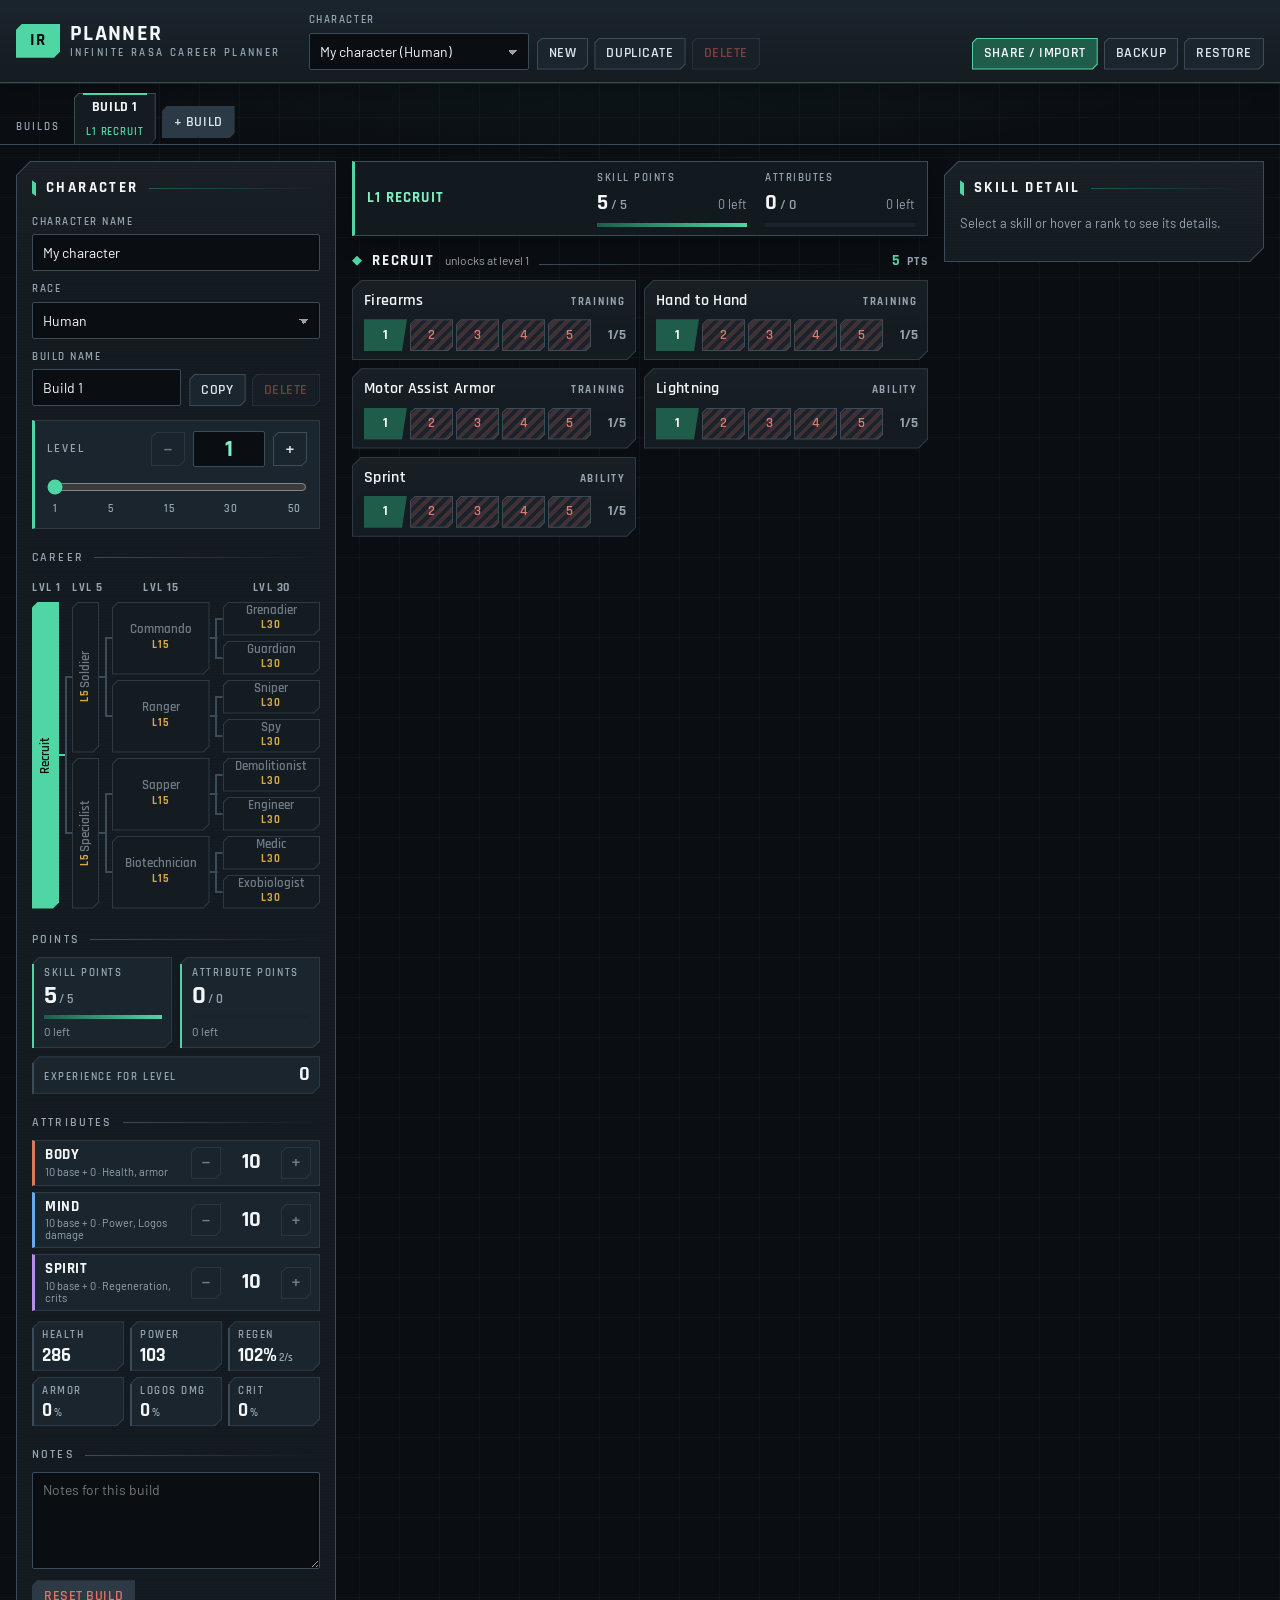
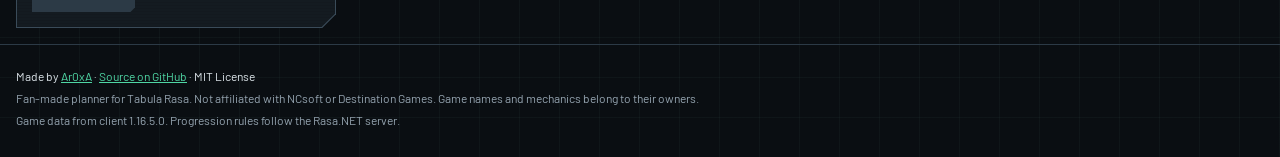
==== commit 482ffd63: "Improve planner UX from design review - Sticky skill/attribute budget bar above the skills, red when" ====
--- a/index.html
+++ b/index.html
@@ -31,7 +31,7 @@
     <div class="btn-row io">
       <button id="share-open" type="button" class="primary">Share / import</button>
       <button id="backup-export" type="button">Backup</button>
-      <label class="file-btn">Restore<input id="backup-import" type="file" accept="application/json,.json" hidden></label>
+      <label id="restore-btn" class="file-btn" role="button" tabindex="0">Restore<input id="backup-import" type="file" accept="application/json,.json" hidden></label>
     </div>
   </header>
 
@@ -73,6 +73,7 @@
 
       <h3>Attributes</h3>
       <div id="attributes" class="attributes"></div>
+      <p id="attr-hint" class="hint">Shift-click or hold − / + to step faster, or type a total.</p>
       <div id="derived" class="derived"></div>
 
       <h3>Notes</h3>
@@ -84,11 +85,12 @@
 
     <section class="skills" aria-labelledby="skills-title">
       <h2 id="skills-title" class="sr-only">Skills</h2>
+      <div id="budget-bar" class="budget-bar" role="status" aria-live="polite"></div>
       <div id="skill-groups"></div>
     </section>
 
     <aside class="panel detail" aria-live="polite">
-      <h2 class="panel-title">Skill detail</h2>
+      <h2 class="panel-title">Skill detail <button id="detail-close" type="button" class="ghost detail-close" aria-label="Close skill detail">×</button></h2>
       <div id="skill-detail" class="skill-detail"><p class="muted">Select a skill rank to see its details.</p></div>
     </aside>
   </main>
--- a/css/style.css
+++ b/css/style.css
@@ -196,7 +196,7 @@
   clip-path: polygon(6px 0, 100% 0, 100% calc(100% - 6px), calc(100% - 6px) 100%, 0 100%, 0 6px);
 }
 .brand-text { display: flex; flex-direction: column; line-height: 1; font-weight: 700; font-size: 22px; letter-spacing: .06em; text-transform: uppercase; color: var(--text-strong); }
-.brand-text small { font-size: 10px; font-weight: 600; letter-spacing: .22em; color: var(--muted); margin-top: 3px; }
+.brand-text small { font-size: 11px; font-weight: 600; letter-spacing: .22em; color: var(--muted); margin-top: 3px; }
 .selectors { display: flex; align-items: end; gap: 8px; flex-wrap: wrap; }
 .selectors .field { min-width: 220px; margin-bottom: 0; }
 .selectors .btn-row { margin-bottom: 0; }
@@ -232,6 +232,7 @@
 /* ---- layout & panels ---------------------------------------------------------------------- */
 
 .layout {
+  overflow-anchor: none;
   display: grid;
   grid-template-columns: 320px minmax(0, 1fr) 320px;
   gap: 16px;
@@ -264,7 +265,7 @@
 .level button { width: 34px; height: 34px; padding: 0; font-size: 18px; }
 .level input[type="number"] { text-align: center; font-family: var(--font-display); font-weight: 700; font-size: 24px; padding: 2px 4px; height: 36px; color: var(--accent-strong); }
 .level input[type="range"] { grid-column: 1 / -1; width: 100%; margin: 6px 0 0; accent-color: var(--accent); cursor: pointer; }
-.level-ticks { grid-column: 1 / -1; display: flex; justify-content: space-between; font-family: var(--font-display); font-size: 10px; font-weight: 600; letter-spacing: .08em; color: var(--muted); padding: 0 6px; }
+.level-ticks { grid-column: 1 / -1; display: flex; justify-content: space-between; font-family: var(--font-display); font-size: 11px; font-weight: 600; letter-spacing: .08em; color: var(--muted); padding: 0 6px; }
 
 /* ---- career tree -------------------------------------------------------------------------- */
 
@@ -282,7 +283,7 @@
   font-family: var(--font-display); font-size: 12px; font-weight: 700; letter-spacing: .04em;
   color: var(--muted); text-align: center; white-space: nowrap;
 }
-.tier-label small { font-size: 9px; letter-spacing: .14em; text-transform: uppercase; }
+.tier-label small { font-size: 11px; letter-spacing: .14em; text-transform: uppercase; }
 button.career-btn {
   --cut: 6px;
   --fill: var(--panel-2);
@@ -297,7 +298,7 @@
 button.career-btn[data-tier="3"], button.career-btn[data-tier="4"] { font-size: 12.5px; padding: 2px 3px; }
 button.career-btn[data-tier="1"], button.career-btn[data-tier="2"] { padding: 4px 0; }
 .career-btn[data-tier="1"] .node-label, .career-btn[data-tier="2"] .node-label { max-height: 100%; max-width: none; }
-.career-btn .node-req { font-size: 9.5px; font-weight: 700; letter-spacing: .1em; color: var(--muted); }
+.career-btn .node-req { font-size: 11px; font-weight: 700; letter-spacing: .1em; color: var(--muted); }
 .career-btn[data-tier="1"] .node-label, .career-btn[data-tier="2"] .node-label,
 .career-btn[data-tier="1"] .node-req, .career-btn[data-tier="2"] .node-req { writing-mode: vertical-rl; transform: rotate(180deg); }
 .career-btn:hover { --frame: var(--accent); color: var(--text-strong); }
@@ -345,7 +346,7 @@
   display: flex; flex-direction: column; gap: 2px; padding: 8px 10px 8px 12px; min-width: 0;
 }
 .stat::after { content: ""; position: absolute; left: 0; top: 7px; bottom: 0; width: 2px; background: var(--edge, var(--line-2)); }
-.stat-label { font-family: var(--font-display); font-size: 10.5px; font-weight: 600; letter-spacing: .14em; text-transform: uppercase; color: var(--muted); white-space: nowrap; overflow: hidden; text-overflow: ellipsis; }
+.stat-label { font-family: var(--font-display); font-size: 11px; font-weight: 600; letter-spacing: .14em; text-transform: uppercase; color: var(--muted); white-space: nowrap; overflow: hidden; text-overflow: ellipsis; }
 .stat-value { font-family: var(--font-display); font-variant-numeric: tabular-nums; line-height: 1; color: var(--text-strong); display: flex; align-items: baseline; gap: 2px; }
 .stat-value b { font-size: 26px; font-weight: 700; }
 .stat-value small { font-size: 13px; font-weight: 600; color: var(--muted); }
@@ -376,8 +377,15 @@
 .attr .name { font-family: var(--font-display); font-weight: 700; font-size: 15px; letter-spacing: .04em; text-transform: uppercase; color: var(--text-strong); line-height: 1.1; min-width: 0; }
 .attr .name small { display: block; font-family: var(--font-body); font-weight: 400; font-size: 11px; letter-spacing: 0; text-transform: none; color: var(--muted); margin-top: 2px; }
 .attr .step { width: 30px; height: 30px; padding: 0; font-size: 18px; }
-.attr .value { text-align: center; font-family: var(--font-display); font-variant-numeric: tabular-nums; font-weight: 700; font-size: 22px; color: var(--text-strong); }
+.attr input.value {
+  width: 100%; height: 32px; padding: 0 2px; text-align: center;
+  font-family: var(--font-display); font-variant-numeric: tabular-nums; font-weight: 700; font-size: 22px; color: var(--text-strong);
+  background: transparent; border-color: transparent;
+}
+.attr input.value:hover { border-color: var(--line-2); }
+.hint { margin: 6px 0 0; font-size: 12px; color: var(--muted); }
 .attr .value.boosted { color: var(--accent-strong); }
+.attr .step { touch-action: manipulation; user-select: none; }
 
 /* ---- issues ------------------------------------------------------------------------------- */
 
@@ -389,6 +397,29 @@
 .issues li.error::after { background: var(--danger); }
 #build-reset { margin-top: 6px; }
 
+/* ---- budget bar (sticky above the skills) -------------------------------------------------- */
+
+.budget-bar {
+  position: sticky; top: 0; z-index: 5;
+  display: flex; flex-wrap: wrap; align-items: center; gap: 8px 18px;
+  margin: 0 0 14px; padding: 8px 12px;
+  background: color-mix(in srgb, var(--panel) 92%, transparent);
+  backdrop-filter: blur(6px);
+  border: 1px solid var(--line-2); border-left: 3px solid var(--accent);
+  box-shadow: 0 6px 18px rgba(0, 0, 0, .35);
+}
+.budget-build { font-family: var(--font-display); font-weight: 700; font-size: 15px; letter-spacing: .08em; text-transform: uppercase; color: var(--accent-strong); margin-right: auto; }
+.budget-item { display: grid; grid-template-columns: auto auto; column-gap: 8px; align-items: baseline; min-width: 150px; }
+.budget-label { grid-column: 1 / -1; font-family: var(--font-display); font-size: 11px; font-weight: 600; letter-spacing: .14em; text-transform: uppercase; color: var(--muted); }
+.budget-value { font-family: var(--font-display); font-variant-numeric: tabular-nums; font-weight: 600; font-size: 14px; color: var(--muted); }
+.budget-value b { font-size: 22px; font-weight: 700; color: var(--text-strong); }
+.budget-left { font-size: 12.5px; color: var(--muted); text-align: right; }
+.budget-item .bar { grid-column: 1 / -1; display: block; height: 4px; margin-top: 3px; background: var(--rank-off); overflow: hidden; }
+.budget-item .bar i { display: block; height: 100%; background: linear-gradient(90deg, var(--accent-dim), var(--accent)); transition: width .25s ease-out; }
+.budget-item.over .budget-value b, .budget-item.over .budget-left { color: var(--danger); font-weight: 700; }
+.budget-item.over .bar i { background: var(--danger); }
+.budget-bar:has(.over) { border-left-color: var(--danger); }
+
 /* ---- skills ------------------------------------------------------------------------------- */
 
 .skill-group { margin-bottom: 20px; }
@@ -396,7 +427,7 @@
 .skill-group > h3::before { content: ""; width: 10px; height: 10px; align-self: center; background: var(--accent); clip-path: polygon(50% 0, 100% 50%, 50% 100%, 0 50%); }
 .skill-group > h3::after { order: 3; }
 .skill-group .unlock { order: 2; text-transform: none; letter-spacing: 0; font-family: var(--font-body); font-size: 12px; font-weight: 400; }
-.skill-group .group-spent { order: 4; font-size: 11px; letter-spacing: .12em; color: var(--muted); }
+.skill-group .group-spent { order: 4; font-size: 12px; letter-spacing: .12em; color: var(--muted); }
 .skill-group .group-spent b { font-size: 15px; color: var(--accent); margin-right: 1px; }
 .skill-list { display: grid; grid-template-columns: repeat(auto-fill, minmax(270px, 1fr)); gap: 8px; }
 
@@ -424,7 +455,7 @@
 }
 .skill-name:hover { color: var(--accent-strong); text-decoration-color: var(--accent); }
 .skill.selected .skill-name { color: var(--accent-strong); }
-.skill-kind { flex: none; font-family: var(--font-display); font-size: 10px; font-weight: 700; color: var(--muted); text-transform: uppercase; letter-spacing: .16em; }
+.skill-kind { flex: none; font-family: var(--font-display); font-size: 11px; font-weight: 700; color: var(--muted); text-transform: uppercase; letter-spacing: .16em; }
 .skill[data-kind="signature"] .skill-kind { color: var(--sig); }
 .skill[data-kind="signature"] .skill-kind::before { content: "\25C6"; margin-right: 4px; font-size: 8px; vertical-align: 1px; }
 
@@ -440,28 +471,35 @@
 .rank::before { clip-path: polygon(4.6px 0, 100% 0, calc(100% - 4.6px) 100%, 0 100%); }
 .rank:first-child { clip-path: polygon(0 0, 100% 0, calc(100% - 5px) 100%, 0 100%); }
 .rank:first-child::before { clip-path: polygon(0 0, 100% 0, calc(100% - 4.6px) 100%, 0 100%); }
-.rank:hover { --frame: var(--accent); color: var(--text-strong); }
 .rank.on { --fill: var(--accent); --frame: var(--accent-strong); color: var(--accent-ink); font-weight: 700; }
 .rank.on::before { background: linear-gradient(180deg, var(--accent-strong), var(--accent) 55%, var(--accent-dim) 160%); }
 .rank.base.on { --fill: var(--accent-dim); --frame: var(--accent-dim); color: var(--text-strong); }
-.rank.base.on::before { background: repeating-linear-gradient(135deg, var(--accent-dim) 0 4px, color-mix(in srgb, var(--accent-dim) 70%, var(--rank-off)) 4px 8px); }
+.rank.base.on::before { background: var(--accent-dim); }
+.rank.cant { color: color-mix(in srgb, var(--danger) 70%, var(--muted)); }
+.rank.cant::before { background: repeating-linear-gradient(135deg, var(--rank-off) 0 4px, color-mix(in srgb, var(--danger) 18%, var(--rank-off)) 4px 8px); }
 .rank.locked { opacity: .5; }
 .rank.invalid { --frame: var(--danger); }
-/* hover/focus preview: segments up to the pointed one light up, owned segments beyond it dim */
-.ranks:has(> .rank:hover) > .rank:not(.on):not(.rank:hover ~ .rank),
+/* Hover/focus preview: segments up to the pointed one light up; owned segments that a click would
+   remove show as empty outlines with a red frame. Hover styles only apply to real pointers, so a tap
+   on a touch screen does not leave a stuck preview. */
+@media (hover: hover) {
+  .rank:hover { --frame: var(--accent); color: var(--text-strong); }
+  .ranks:has(> .rank:hover) > .rank:not(.on):not(.rank:hover ~ .rank) { --fill: color-mix(in srgb, var(--accent) 30%, var(--rank-off)); --frame: var(--accent); color: var(--text-strong); }
+  .ranks:has(> .rank.cant:hover) > .rank:not(.on):not(.rank:hover ~ .rank) { --frame: var(--danger); }
+  .ranks:has(> .rank:hover) > .rank:hover ~ .rank.on,
+  .rank.on:not(.base):hover:not(:has(+ .rank.on)) { --frame: var(--danger); color: var(--text); }
+  .ranks:has(> .rank:hover) > .rank:hover ~ .rank.on::before,
+  .rank.on:not(.base):hover:not(:has(+ .rank.on))::before { background: var(--rank-off); }
+}
 .ranks:has(> .rank:focus-visible) > .rank:not(.on):not(.rank:focus-visible ~ .rank) { --fill: color-mix(in srgb, var(--accent) 30%, var(--rank-off)); --frame: var(--accent); color: var(--text-strong); }
-.ranks:has(> .rank:hover) > .rank:hover ~ .rank.on,
-.ranks:has(> .rank:focus-visible) > .rank:focus-visible ~ .rank.on,
-.rank.on:hover:not(:has(+ .rank.on)) { --frame: var(--line-2); color: var(--muted); }
-.ranks:has(> .rank:hover) > .rank:hover ~ .rank.on::before,
-.ranks:has(> .rank:focus-visible) > .rank:focus-visible ~ .rank.on::before,
-.rank.on:hover:not(:has(+ .rank.on))::before { background: repeating-linear-gradient(135deg, var(--accent-dim) 0 3px, var(--rank-off) 3px 6px); }
+.ranks:has(> .rank:focus-visible) > .rank:focus-visible ~ .rank.on { --frame: var(--danger); color: var(--text); }
+.ranks:has(> .rank:focus-visible) > .rank:focus-visible ~ .rank.on::before { background: var(--rank-off); }
 .skill[data-kind="signature"] .rank.on { --fill: var(--sig); --frame: var(--sig); color: var(--accent-ink); }
 .skill[data-kind="signature"] .rank.on::before { background: linear-gradient(180deg, #f4d58a, var(--sig) 60%, #8a6a24 170%); }
-.rank-readout { flex: none; min-width: 30px; text-align: right; font-family: var(--font-display); font-weight: 700; font-size: 12px; font-variant-numeric: tabular-nums; color: var(--muted); }
+.rank-readout { flex: none; min-width: 32px; text-align: right; font-family: var(--font-display); font-weight: 700; font-size: 14px; font-variant-numeric: tabular-nums; color: var(--muted); }
 .skill.trained .rank-readout { color: var(--accent); }
 .skill[data-kind="signature"].trained .rank-readout { color: var(--sig); }
-.skill .clear { flex: none; width: 24px; min-height: 24px; height: 24px; padding: 0; font-size: 14px; --cut: 3px; color: var(--muted); }
+.skill .clear { flex: none; width: 28px; min-height: 26px; height: 26px; padding: 0; font-size: 18px; --cut: 3px; color: var(--muted); }
 .skill .clear:hover { color: var(--danger); --frame: var(--danger); }
 
 /* ---- detail panel ------------------------------------------------------------------------- */
@@ -469,7 +507,7 @@
 .skill-detail h2 { font-size: 21px; margin-bottom: 6px; line-height: 1.1; }
 .skill-detail .meta { display: flex; flex-wrap: wrap; gap: 4px; margin: 0 0 12px; }
 .tag {
-  font-family: var(--font-display); font-size: 10.5px; font-weight: 700; letter-spacing: .12em; text-transform: uppercase;
+  font-family: var(--font-display); font-size: 11px; font-weight: 700; letter-spacing: .12em; text-transform: uppercase;
   color: var(--muted); padding: 2px 7px; border: 1px solid var(--line-2); background: var(--panel-2);
 }
 .tag[data-kind="ability"] { color: var(--accent); border-color: var(--accent-dim); }
@@ -481,7 +519,7 @@
 .skill-detail .rank-title::before { content: ""; width: 6px; height: 6px; background: var(--accent); transform: rotate(45deg); }
 pre.desc { white-space: pre-wrap; overflow-wrap: anywhere; font: 13.5px/1.5 var(--font-body); margin: 0 0 10px; color: var(--text); }
 .skill-detail .chips { display: flex; gap: 5px; flex-wrap: wrap; align-items: center; margin: 4px 0 12px; }
-.chips-label { font-family: var(--font-display); font-size: 10.5px; font-weight: 700; letter-spacing: .16em; text-transform: uppercase; color: var(--muted); margin-right: 2px; }
+.chips-label { font-family: var(--font-display); font-size: 11px; font-weight: 700; letter-spacing: .16em; text-transform: uppercase; color: var(--muted); margin-right: 2px; }
 .chip {
   display: inline-flex; align-items: center; gap: 5px;
   font-family: var(--font-display); font-size: 12px; font-weight: 600; letter-spacing: .04em;
@@ -496,6 +534,11 @@
 .skill-detail summary { cursor: pointer; color: var(--muted); font-family: var(--font-display); font-size: 11px; font-weight: 700; letter-spacing: .16em; text-transform: uppercase; }
 .skill-detail summary:hover { color: var(--text); }
 .skill-detail details pre.desc { margin-top: 8px; color: var(--muted); }
+.pump-table { width: 100%; border-collapse: collapse; margin-top: 8px; font-size: 13px; }
+.pump-table th { width: 28px; padding: 4px 0; text-align: left; font-family: var(--font-display); font-weight: 700; color: var(--muted); vertical-align: top; }
+.pump-table td { padding: 4px 0; color: var(--muted); border-bottom: 1px solid var(--line); }
+.pump-table tr.current th, .pump-table tr.current td { color: var(--accent-strong); }
+button.detail-close { display: none; order: 3; margin-left: 4px; width: 32px; padding: 0; font-size: 20px; }
 .skill-detail > .muted { font-size: 13px; }
 
 /* ---- dialog ------------------------------------------------------------------------------- */
@@ -520,7 +563,21 @@
 
 @media (max-width: 1180px) {
   .layout { grid-template-columns: 320px minmax(0, 1fr); }
-  .detail { grid-column: 1 / -1; position: static; max-height: none; }
+  /* The detail panel becomes a bottom sheet that slides up when a skill is selected. */
+  .detail {
+    --cut: 0px;
+    position: fixed; left: 0; right: 0; bottom: 0; top: auto; z-index: 20;
+    max-height: min(60vh, 560px); overflow: auto;
+    padding-bottom: calc(16px + env(safe-area-inset-bottom));
+    box-shadow: 0 -12px 32px rgba(0, 0, 0, .55);
+    transform: translateY(105%); visibility: hidden;
+    transition: transform .22s ease-out, visibility 0s linear .22s;
+  }
+  .detail::after { content: ""; position: absolute; left: 0; right: 0; top: 0; height: 2px; background: var(--accent); }
+  body.detail-open .detail { transform: none; visibility: visible; transition: transform .22s ease-out; }
+  .detail .panel-title { position: sticky; top: -16px; z-index: 1; margin: -16px -16px 12px; padding: 12px 16px; background: var(--panel); }
+  button.detail-close { display: inline-flex; }
+  body.detail-open { padding-bottom: min(60vh, 560px); }
 }
 @media (max-width: 720px) {
   .layout { grid-template-columns: minmax(0, 1fr); padding: 16px; gap: 14px; }
@@ -531,6 +588,11 @@
   .io { margin-left: 0; width: 100%; }
   .io > * { flex: 1 1 auto; }
   .skill-list { grid-template-columns: minmax(0, 1fr); }
+  .budget-bar { display: grid; grid-template-columns: 1fr 1fr; gap: 2px 14px; padding: 6px 10px; margin-bottom: 10px; }
+  .budget-build { grid-column: 1 / -1; font-size: 12px; }
+  .budget-item { min-width: 0; }
+  .budget-label { font-size: 11px; letter-spacing: .08em; }
+  .budget-value b { font-size: 18px; }
   .panel { --cut: 10px; padding: 12px; }
   .career-tree { --row: 36px; }
   .career-btn { font-size: 13px; }
@@ -539,7 +601,7 @@
   .derived { grid-template-columns: repeat(3, minmax(0, 1fr)); gap: 4px; }
   .derived .stat { padding: 5px 6px 5px 8px; }
   .derived .stat-value b { font-size: 16px; }
-  .derived .stat-label { font-size: 9.5px; letter-spacing: .08em; }
+  .derived .stat-label { font-size: 11px; letter-spacing: .04em; }
   .build-tabs { padding-left: 16px; }
 }
 
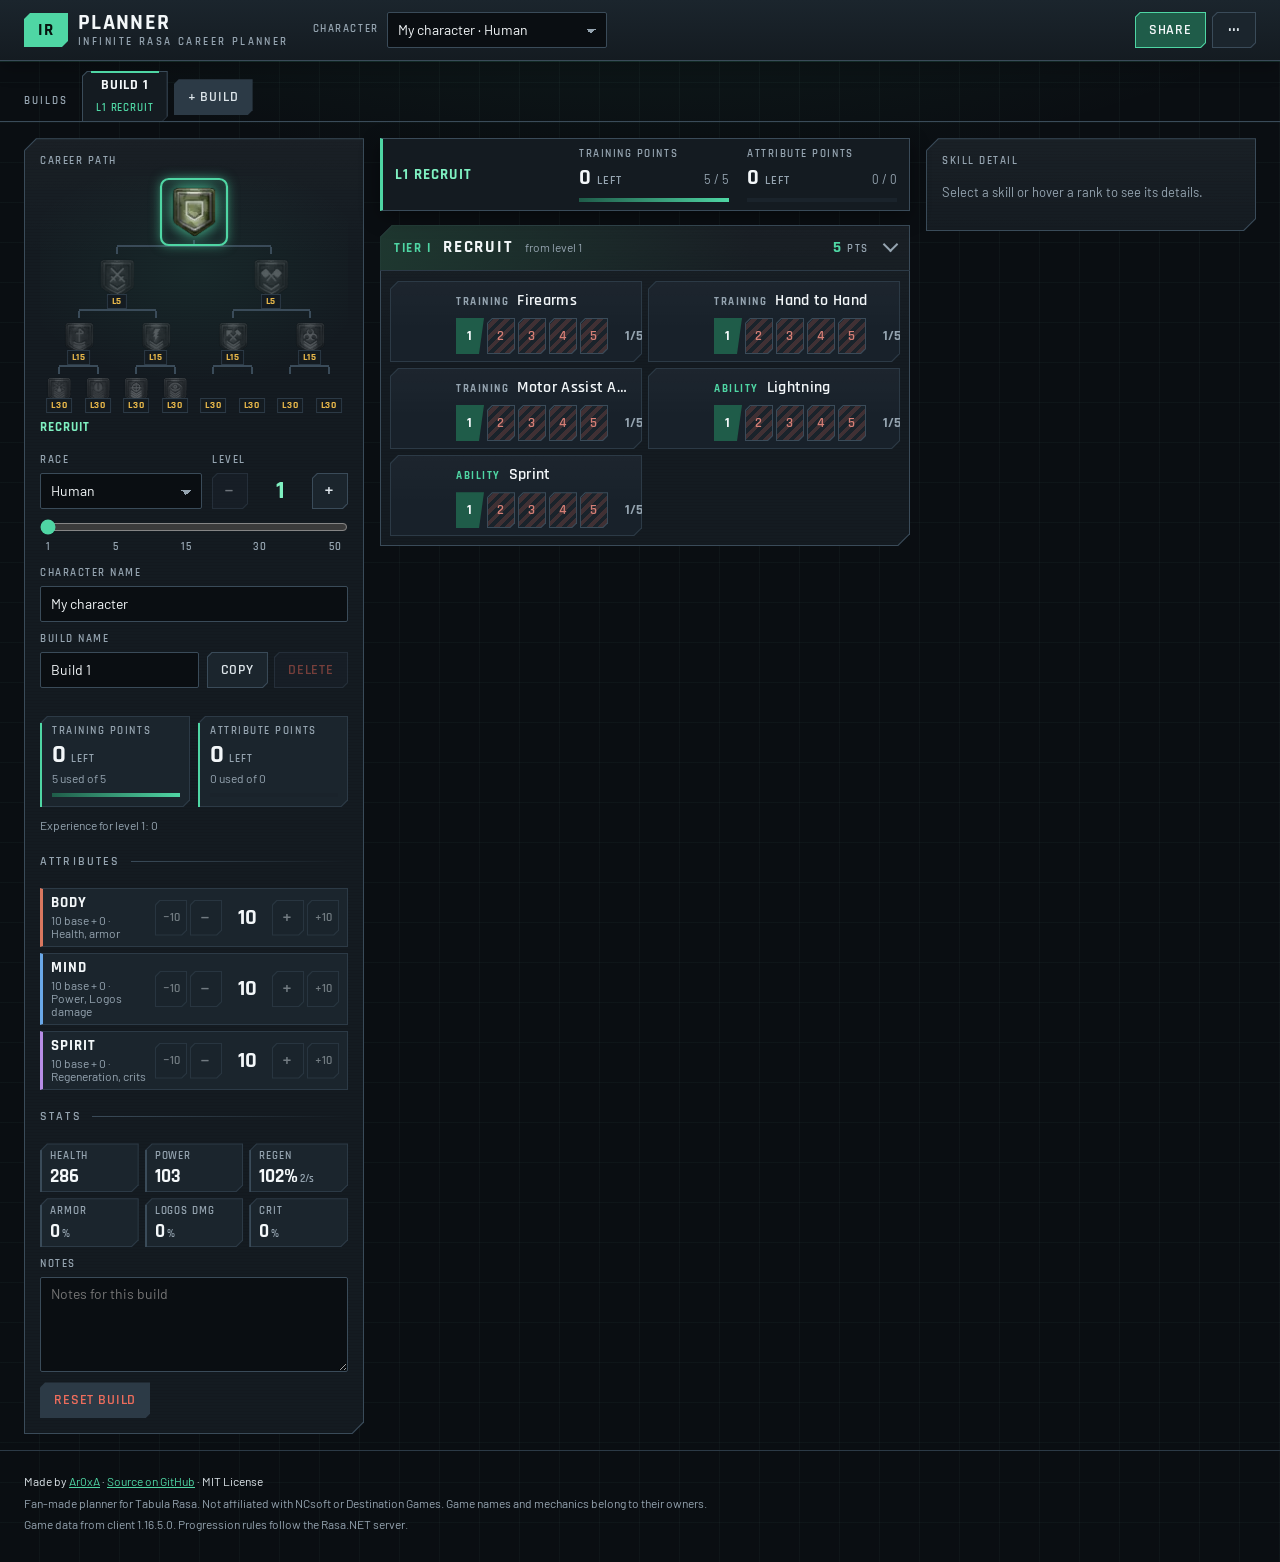
==== commit e1d71c9f: "New layout with the client's skill and class icons Layout follows the Claude Design mockup (inspired" ====
--- a/index.html
+++ b/index.html
@@ -17,21 +17,23 @@
       <span class="brand-mark" aria-hidden="true">IR</span>
       <span class="brand-text">Planner<small>Infinite Rasa career planner</small></span>
     </div>
-    <div class="selectors">
-      <label class="field">
-        <span>Character</span>
-        <select id="character-select" aria-label="Character"></select>
-      </label>
-      <div class="btn-row">
-        <button id="char-new" type="button" title="New character">New</button>
-        <button id="char-dup" type="button" title="Duplicate character">Duplicate</button>
-        <button id="char-del" type="button" class="danger" title="Delete character">Delete</button>
-      </div>
-    </div>
-    <div class="btn-row io">
-      <button id="share-open" type="button" class="primary">Share / import</button>
-      <button id="backup-export" type="button">Backup</button>
-      <label id="restore-btn" class="file-btn" role="button" tabindex="0">Restore<input id="backup-import" type="file" accept="application/json,.json" hidden></label>
+    <label class="field char-field">
+      <span>Character</span>
+      <select id="character-select" aria-label="Character"></select>
+    </label>
+    <div class="top-actions">
+      <button id="share-open" type="button" class="primary">Share</button>
+      <details id="more-menu" class="menu">
+        <summary class="menu-btn" aria-label="More actions" title="More actions">···</summary>
+        <div class="menu-list">
+          <button id="char-new" type="button">New character</button>
+          <button id="char-dup" type="button">Duplicate character</button>
+          <button id="char-del" type="button" class="danger">Delete character</button>
+          <hr>
+          <button id="backup-export" type="button">Backup all plans</button>
+          <label id="restore-btn" class="file-btn" role="button" tabindex="0">Restore backup<input id="backup-import" type="file" accept="application/json,.json" hidden></label>
+        </div>
+      </details>
     </div>
   </header>
 
@@ -40,57 +42,89 @@
   <nav class="build-tabs" aria-label="Builds">
     <span class="tabs-label" aria-hidden="true">Builds</span>
     <div id="build-tabs" class="tabs" role="tablist"></div>
-    <button id="build-new" type="button" class="ghost tab-add">+ Build</button>
+    <button id="build-new" type="button" class="ghost tab-add" aria-label="Add build">+ Build</button>
   </nav>
 
   <main class="layout">
-    <section class="panel sheet" aria-labelledby="sheet-title">
-      <h2 id="sheet-title" class="panel-title">Character</h2>
-      <label class="field"><span>Character name</span><input id="char-name" type="text" maxlength="60" autocomplete="off"></label>
-      <label class="field"><span>Race</span><select id="race-select"></select></label>
-      <div class="field-row">
-        <label class="field grow"><span>Build name</span><input id="build-name" type="text" maxlength="60" autocomplete="off"></label>
-        <div class="btn-row end">
-          <button id="build-dup" type="button" title="Duplicate build">Copy</button>
-          <button id="build-del" type="button" class="danger" title="Delete build">Delete</button>
+    <div class="panel sheet">
+      <section class="sheet-sec sheet-build" aria-labelledby="build-title">
+        <h2 id="build-title" class="sr-only">Build</h2>
+
+        <div class="careerbox">
+          <span class="lbl">Career path</span>
+          <div id="career-strip" class="career-strip" role="group" aria-label="Class path"></div>
+          <button id="career-toggle" type="button" class="career-toggle" aria-expanded="false" aria-controls="career-tree">Change class path</button>
+          <div id="career-tree" class="career-tree" role="group" aria-label="Career tree"></div>
+          <p id="career-path" class="career-path"></p>
         </div>
+
+        <div class="build-sum">
+          <span id="build-sum-level" class="lbl"></span>
+          <span id="build-sum-class" class="disp"></span>
+        </div>
+        <label class="field race-field"><span>Race</span><select id="race-select"></select></label>
+        <div class="level-field">
+          <span class="lbl" id="level-label">Level</span>
+          <div class="level-stepper">
+            <button id="level-down" type="button" aria-label="Level down">−</button>
+            <input id="level-input" type="number" min="1" max="50" inputmode="numeric" aria-labelledby="level-label">
+            <button id="level-up" type="button" aria-label="Level up">+</button>
+          </div>
+        </div>
+        <div class="level-range">
+          <input id="level-range" type="range" min="1" max="50" aria-label="Level slider">
+          <div class="level-ticks" aria-hidden="true"><span>1</span><span>5</span><span>15</span><span>30</span><span>50</span></div>
+        </div>
+        <label class="field cname"><span>Character name</span><input id="char-name" type="text" maxlength="60" autocomplete="off"></label>
+        <div class="field-row bname">
+          <label class="field grow"><span>Build name</span><input id="build-name" type="text" maxlength="60" autocomplete="off"></label>
+          <div class="btn-row end">
+            <button id="build-dup" type="button" title="Duplicate build">Copy</button>
+            <button id="build-del" type="button" class="danger" title="Delete build">Delete</button>
+          </div>
+        </div>
+        <ul id="issues" class="issues" aria-live="polite"></ul>
+      </section>
+
+      <section class="sheet-sec sheet-points" aria-label="Points">
+        <div id="points" class="points"></div>
+        <p id="xp-line" class="hint"></p>
+      </section>
+
+      <section class="sheet-sec sheet-attrs" aria-labelledby="attrs-title">
+        <h2 id="attrs-title" class="sec-title">Attributes</h2>
+        <details id="attrs-sec" class="collapsible" open>
+          <summary class="col-head">
+            <span class="disp">Attributes</span>
+            <span id="attrs-summary" class="col-sum"></span>
+          </summary>
+          <div class="col-body">
+            <div id="attributes" class="attributes"></div>
+            <p id="attr-hint" class="hint">Shift-click or hold − / + to step faster, or type a total.</p>
+          </div>
+        </details>
+      </section>
+
+      <section class="sheet-sec sheet-more" aria-labelledby="stats-title">
+        <h2 id="stats-title" class="sec-title">Stats</h2>
+        <div id="derived" class="derived"></div>
+        <label class="field notes-field"><span>Notes</span><textarea id="build-notes" rows="4" maxlength="2000" placeholder="Notes for this build"></textarea></label>
+        <button id="build-reset" type="button" class="danger ghost">Reset build</button>
+      </section>
+    </div>
+
+    <div class="skills">
+      <div id="budget-bar" class="budget-bar" role="status" aria-live="polite"></div>
+      <section id="skill-groups" class="skill-groups" aria-labelledby="skills-title">
+        <h2 id="skills-title" class="sr-only">Skills</h2>
+      </section>
+    </div>
+
+    <aside class="panel detail" aria-label="Skill detail" aria-live="polite">
+      <div class="detail-bar">
+        <span class="lbl">Skill detail</span>
+        <button id="detail-close" type="button" class="ghost detail-close" aria-label="Close skill detail">×</button>
       </div>
-
-      <div class="level">
-        <span class="label">Level</span>
-        <button id="level-down" type="button" aria-label="Level down">−</button>
-        <input id="level-input" type="number" min="1" max="50" inputmode="numeric" aria-label="Level">
-        <button id="level-up" type="button" aria-label="Level up">+</button>
-        <input id="level-range" type="range" min="1" max="50" aria-label="Level slider">
-        <div class="level-ticks" aria-hidden="true"><span>1</span><span>5</span><span>15</span><span>30</span><span>50</span></div>
-      </div>
-
-      <h3>Career</h3>
-      <div id="career-tree" class="career-tree"></div>
-
-      <h3>Points</h3>
-      <div id="points" class="points"></div>
-
-      <h3>Attributes</h3>
-      <div id="attributes" class="attributes"></div>
-      <p id="attr-hint" class="hint">Shift-click or hold − / + to step faster, or type a total.</p>
-      <div id="derived" class="derived"></div>
-
-      <h3>Notes</h3>
-      <textarea id="build-notes" rows="4" maxlength="2000" placeholder="Notes for this build"></textarea>
-
-      <ul id="issues" class="issues" aria-live="polite"></ul>
-      <button id="build-reset" type="button" class="danger ghost">Reset build</button>
-    </section>
-
-    <section class="skills" aria-labelledby="skills-title">
-      <h2 id="skills-title" class="sr-only">Skills</h2>
-      <div id="budget-bar" class="budget-bar" role="status" aria-live="polite"></div>
-      <div id="skill-groups"></div>
-    </section>
-
-    <aside class="panel detail" aria-live="polite">
-      <h2 class="panel-title">Skill detail <button id="detail-close" type="button" class="ghost detail-close" aria-label="Close skill detail">×</button></h2>
       <div id="skill-detail" class="skill-detail"><p class="muted">Select a skill rank to see its details.</p></div>
     </aside>
   </main>
--- a/css/style.css
+++ b/css/style.css
@@ -1,6 +1,10 @@
 /* IRPlanner — military sci-fi HUD theme.
    Dark gunmetal panels with bevelled (clip-path) corners, a faint grid on the backdrop,
-   AFS teal-green for anything owned/active, amber for warnings, red for errors. */
+   AFS teal-green for anything owned/active, amber for warnings, red for errors.
+
+   Layouts: desktop (≥1180px) three columns — character sheet, skills, sticky skill detail;
+   tablet (720–1179px) sheet + skills with the detail as a bottom sheet; phone (<720px) one
+   touch-first column (sticky budget strip, build card, collapsible attributes, collapsible tiers). */
 
 :root {
   --bg: #0a0e12;
@@ -8,6 +12,7 @@
   --panel: #141b21;
   --panel-2: #1b252d;
   --panel-3: #222e38;
+  --card: #18212a;
   --line: #2c3a46;
   --line-2: #3a4b59;
   --text: #dde5ea;
@@ -29,6 +34,8 @@
   --font-display: "Rajdhani", "Bahnschrift", "Segoe UI Semibold", system-ui, sans-serif;
   --font-body: "Barlow", "Segoe UI", system-ui, sans-serif;
   --cut: 6px;
+  --pip-h: 30px;
+  --gutter: 24px;
   color-scheme: dark;
 }
 
@@ -39,6 +46,7 @@
   --panel: #f7f9fa;
   --panel-2: #eceff2;
   --panel-3: #dfe5e9;
+  --card: #f1f4f6;
   --line: #c3ccd3;
   --line-2: #aab6bf;
   --text: #1a2228;
@@ -69,22 +77,30 @@
   margin: 0;
   min-height: 100vh;
   color: var(--text);
-  font: 14px/1.5 var(--font-body);
+  font: 14px/1.45 var(--font-body);
   background:
     radial-gradient(1100px 420px at 50% -120px, rgba(79, 214, 164, .10), transparent 70%),
     repeating-linear-gradient(0deg, transparent 0 39px, var(--bg-grid) 39px 40px),
     repeating-linear-gradient(90deg, transparent 0 39px, var(--bg-grid) 39px 40px),
     var(--bg);
   scrollbar-color: var(--line-2) transparent;
+  overflow-x: clip;
 }
 
 h2, h3 { font-family: var(--font-display); }
 h2 { font-size: 18px; font-weight: 700; margin: 0 0 12px; color: var(--text-strong); }
-h3 {
+
+/* Small uppercase label and display heading, as used throughout the mockup. */
+.lbl, .field > span, .stat-label, .budget-label, .skill-kind, .chips-label, .tabs-label {
+  font-family: var(--font-display); font-size: 11px; font-weight: 600; letter-spacing: .14em; text-transform: uppercase; color: var(--muted);
+}
+.disp { font-family: var(--font-display); font-weight: 700; letter-spacing: .12em; text-transform: uppercase; }
+.num, .stat-value, .budget-value { font-family: var(--font-display); font-weight: 700; font-variant-numeric: tabular-nums; color: var(--text-strong); }
+.sec-title {
   font-size: 12px; font-weight: 600; text-transform: uppercase; letter-spacing: .18em;
-  color: var(--muted); margin: 20px 0 8px; display: flex; align-items: center; gap: 10px;
-}
-h3::after { content: ""; flex: 1; height: 1px; background: linear-gradient(90deg, var(--line-2), transparent); }
+  color: var(--muted); margin: 0 0 8px; display: flex; align-items: center; gap: 10px;
+}
+.sec-title::after { content: ""; flex: 1; height: 1px; background: linear-gradient(90deg, var(--line-2), transparent); }
 
 .panel-title {
   display: flex; align-items: center; gap: 10px;
@@ -96,21 +112,22 @@
 
 .sr-only { position: absolute; width: 1px; height: 1px; overflow: hidden; clip: rect(0 0 0 0); white-space: nowrap; }
 .muted { color: var(--muted); }
+img { max-width: 100%; }
 
 /* ---- bevelled frames ----------------------------------------------------------------------
    An element with a cut corner cannot use a normal border (clip-path removes it), so the element
    paints the frame colour and a ::before paints the fill 1px inside, with the same cut. */
 
-.panel, .skill, .stat, .career-btn, .issues li, dialog,
-button:not(.plain), .file-btn {
+.panel, .skill, .stat, .issues li, dialog,
+button:not(.plain), .file-btn, .menu-btn {
   position: relative;
   isolation: isolate;
   border: 0;
   background: var(--frame, var(--line));
   clip-path: polygon(var(--cut) 0, 100% 0, 100% calc(100% - var(--cut)), calc(100% - var(--cut)) 100%, 0 100%, 0 var(--cut));
 }
-.panel::before, .skill::before, .stat::before, .career-btn::before, .issues li::before, dialog::before,
-button:not(.plain)::before, .file-btn::before {
+.panel::before, .skill::before, .stat::before, .issues li::before, dialog::before,
+button:not(.plain)::before, .file-btn::before, .menu-btn::before {
   content: "";
   position: absolute;
   inset: var(--bw, 1px);
@@ -123,18 +140,19 @@
 
 button, select, input, textarea { font: inherit; color: inherit; }
 
-button:not(.plain), .file-btn {
+button:not(.plain), .file-btn, .menu-btn {
   --cut: 5px;
   --fill: var(--panel-2);
   --frame: var(--line-2);
   display: inline-flex; align-items: center; justify-content: center; gap: 6px;
-  min-height: 32px; padding: 4px 12px;
-  font-family: var(--font-display); font-weight: 600; font-size: 14px; letter-spacing: .04em; text-transform: uppercase;
+  min-height: 36px; padding: 4px 14px;
+  font-family: var(--font-display); font-weight: 600; font-size: 14px; letter-spacing: .06em; text-transform: uppercase;
   color: var(--text);
   cursor: pointer;
+  touch-action: manipulation;
   transition: color .12s, background-color .12s;
 }
-button:not(.plain):hover, .file-btn:hover { --frame: var(--accent); color: var(--text-strong); }
+button:not(.plain):hover, .file-btn:hover, .menu-btn:hover { --frame: var(--accent); color: var(--text-strong); }
 button:not(.plain):active { --fill: var(--panel-3); }
 button:disabled { cursor: not-allowed; opacity: .45; }
 button:disabled:hover { --frame: var(--line-2); color: var(--text); }
@@ -147,11 +165,11 @@
 
 /* Focus rings: clipped elements draw the ring inside the clip so it stays visible. */
 :focus-visible { outline: 2px solid var(--focus); outline-offset: 2px; }
-button:not(.plain):focus-visible, .career-btn:focus-visible, .rank:focus-visible, .tab:focus-visible { outline-offset: -3px; }
+button:not(.plain):focus-visible, .rank:focus-visible, .tab:focus-visible, .menu-btn:focus-visible, summary:focus-visible { outline-offset: -3px; }
 .file-btn:focus-within { outline: 2px solid var(--focus); outline-offset: -3px; }
 
 select, input[type="text"], input[type="number"], textarea {
-  width: 100%; padding: 7px 10px;
+  width: 100%; min-height: 36px; padding: 6px 10px;
   background: var(--bg); border: 1px solid var(--line-2); border-radius: 2px;
   color: var(--text-strong);
   transition: border-color .12s, box-shadow .12s;
@@ -170,50 +188,66 @@
 input[type="number"] { -moz-appearance: textfield; appearance: textfield; }
 input[type="number"]::-webkit-inner-spin-button, input[type="number"]::-webkit-outer-spin-button { appearance: none; margin: 0; }
 
-.field { display: flex; flex-direction: column; gap: 4px; margin-bottom: 10px; }
-.field > span { font-family: var(--font-display); font-size: 11px; font-weight: 600; letter-spacing: .14em; text-transform: uppercase; color: var(--muted); }
+.field { display: flex; flex-direction: column; gap: 4px; min-width: 0; }
 .field-row { display: flex; gap: 8px; align-items: end; }
 .grow { flex: 1; min-width: 0; }
 .btn-row { display: flex; gap: 6px; flex-wrap: wrap; }
-.btn-row.end { justify-content: flex-end; margin-bottom: 10px; }
-
-.warning { margin: 0; padding: 8px 16px; background: var(--warn-dim); color: var(--text-strong); border-bottom: 1px solid var(--warn); }
+.btn-row.end { justify-content: flex-end; }
+.hint { margin: 6px 0 0; font-size: 12px; color: var(--muted); }
+
+.warning { margin: 0; padding: 8px var(--gutter); background: var(--warn-dim); color: var(--text-strong); border-bottom: 1px solid var(--warn); }
+
+/* Native disclosure widgets: our own headers, no marker. */
+summary { list-style: none; cursor: pointer; }
+summary::-webkit-details-marker { display: none; }
 
 /* ---- top bar ------------------------------------------------------------------------------ */
 
 .topbar {
-  display: flex; flex-wrap: wrap; align-items: end; gap: 12px 28px;
-  padding: 12px 16px;
+  display: flex; flex-wrap: wrap; align-items: center; gap: 12px 24px;
+  padding: 12px var(--gutter);
   background: linear-gradient(180deg, var(--panel-2), var(--panel));
   border-bottom: 1px solid var(--line-2);
   box-shadow: 0 1px 0 rgba(79, 214, 164, .12), 0 6px 20px rgba(0, 0, 0, .25);
 }
-.brand { display: flex; align-items: center; gap: 10px; align-self: center; font-family: var(--font-display); }
+.brand { display: flex; align-items: center; gap: 10px; font-family: var(--font-display); }
 .brand-mark {
-  display: inline-grid; place-items: center; width: 44px; height: 34px;
+  display: inline-grid; place-items: center; width: 44px; height: 34px; flex: none;
   background: var(--accent); color: var(--accent-ink);
   font-weight: 700; font-size: 17px; letter-spacing: .08em;
   clip-path: polygon(6px 0, 100% 0, 100% calc(100% - 6px), calc(100% - 6px) 100%, 0 100%, 0 6px);
 }
 .brand-text { display: flex; flex-direction: column; line-height: 1; font-weight: 700; font-size: 22px; letter-spacing: .06em; text-transform: uppercase; color: var(--text-strong); }
 .brand-text small { font-size: 11px; font-weight: 600; letter-spacing: .22em; color: var(--muted); margin-top: 3px; }
-.selectors { display: flex; align-items: end; gap: 8px; flex-wrap: wrap; }
-.selectors .field { min-width: 220px; margin-bottom: 0; }
-.selectors .btn-row { margin-bottom: 0; }
-.io { margin-left: auto; }
+.char-field { flex-direction: row; align-items: center; gap: 8px; }
+.char-field select { min-width: 220px; width: auto; }
+.top-actions { margin-left: auto; display: flex; gap: 6px; align-items: center; }
+
+/* "···" menu: a <details> whose summary is the button and whose list drops down under it. */
+.menu { position: relative; }
+.menu-btn { width: 44px; padding: 0; font-size: 18px; letter-spacing: 0; line-height: 1; }
+.menu[open] .menu-btn { --frame: var(--accent); color: var(--text-strong); }
+.menu-list {
+  position: absolute; right: 0; top: calc(100% + 6px); z-index: 40;
+  display: flex; flex-direction: column; gap: 2px; min-width: 230px; padding: 6px;
+  background: var(--panel); border: 1px solid var(--line-2); box-shadow: var(--shadow);
+}
+.menu-list button, .menu-list .file-btn { --cut: 3px; --fill: transparent; --frame: transparent; justify-content: flex-start; width: 100%; min-height: 40px; text-align: left; }
+.menu-list button:hover, .menu-list .file-btn:hover { --fill: var(--panel-2); --frame: var(--line-2); }
+.menu-list hr { width: 100%; margin: 4px 0; border: 0; border-top: 1px solid var(--line); }
 
 /* ---- build tabs --------------------------------------------------------------------------- */
 
 .build-tabs {
   display: flex; gap: 6px; align-items: end;
-  padding: 10px 16px 0; border-bottom: 1px solid var(--line-2);
+  padding: 10px var(--gutter) 0; border-bottom: 1px solid var(--line-2);
   overflow-x: auto; scrollbar-width: thin;
 }
-.tabs-label { font-family: var(--font-display); font-size: 11px; font-weight: 600; letter-spacing: .18em; text-transform: uppercase; color: var(--muted); padding: 0 8px 9px 0; }
+.tabs-label { padding: 0 8px 11px 0; letter-spacing: .18em; }
 .tabs { display: flex; gap: 4px; }
 .tab {
   --fill: transparent; --frame: transparent;
-  flex-direction: column; align-items: flex-start; gap: 0;
+  flex: none; flex-direction: column; align-items: flex-start; gap: 0;
   padding: 6px 18px 7px; min-height: 0;
   clip-path: polygon(9px 0, calc(100% - 9px) 0, 100% 100%, 0 100%);
   white-space: nowrap; text-transform: none; letter-spacing: 0;
@@ -224,26 +258,25 @@
 .tab[aria-selected="true"] { --fill: var(--panel); --frame: var(--line-2); color: var(--text-strong); }
 .tab[aria-selected="true"]::before { inset: 1px 1px 0; }
 .tab[aria-selected="true"]::after { content: ""; position: absolute; left: 9px; right: 9px; top: 0; height: 2px; background: var(--accent); }
-.tab-name { font-size: 14px; font-weight: 700; }
+.tab-name { font-size: 14px; font-weight: 700; max-width: 220px; overflow: hidden; text-overflow: ellipsis; }
 .tab-meta { font-size: 11px; font-weight: 600; letter-spacing: .08em; text-transform: uppercase; opacity: .8; }
 .tab[aria-selected="true"] .tab-meta { color: var(--accent); opacity: 1; }
-.tab-add { min-height: 30px; margin-bottom: 6px; padding: 2px 10px; font-size: 12px; }
+.tab-add { flex: none; min-height: 30px; margin-bottom: 6px; padding: 2px 10px; font-size: 12px; }
 
 /* ---- layout & panels ---------------------------------------------------------------------- */
 
 .layout {
   overflow-anchor: none;
   display: grid;
-  grid-template-columns: 320px minmax(0, 1fr) 320px;
+  grid-template-columns: 340px minmax(0, 1fr) 330px;
   gap: 16px;
-  padding: 16px;
+  padding: 16px var(--gutter);
   align-items: start;
 }
 .panel {
-  --cut: 14px;
+  --cut: 12px;
   --fill: var(--panel);
   --frame: var(--line-2);
-  padding: 16px;
 }
 .panel::before {
   background:
@@ -251,151 +284,184 @@
     repeating-linear-gradient(0deg, rgba(0, 0, 0, .07) 0 1px, transparent 1px 3px),
     var(--fill);
 }
-.detail { position: sticky; top: 16px; max-height: calc(100vh - 32px); overflow: auto; scrollbar-width: thin; }
-
-/* ---- level -------------------------------------------------------------------------------- */
-
-.level {
-  display: grid; grid-template-columns: auto 34px 72px 34px; gap: 6px 8px; align-items: center;
-  margin: 4px 0 6px; padding: 10px 12px;
-  background: var(--panel-2); border: 1px solid var(--line);
-  border-left: 3px solid var(--accent);
-}
-.level .label { font-family: var(--font-display); font-size: 12px; font-weight: 600; letter-spacing: .16em; text-transform: uppercase; color: var(--muted); margin-right: auto; }
-.level button { width: 34px; height: 34px; padding: 0; font-size: 18px; }
-.level input[type="number"] { text-align: center; font-family: var(--font-display); font-weight: 700; font-size: 24px; padding: 2px 4px; height: 36px; color: var(--accent-strong); }
-.level input[type="range"] { grid-column: 1 / -1; width: 100%; margin: 6px 0 0; accent-color: var(--accent); cursor: pointer; }
-.level-ticks { grid-column: 1 / -1; display: flex; justify-content: space-between; font-family: var(--font-display); font-size: 11px; font-weight: 600; letter-spacing: .08em; color: var(--muted); padding: 0 6px; }
+.sheet { padding: 16px; display: flex; flex-direction: column; gap: 18px; }
+.sheet-sec { display: flex; flex-direction: column; gap: 10px; min-width: 0; }
+.sheet-attrs .col-head { display: none; }
+.sheet-attrs .col-body { display: flex; flex-direction: column; }
+.detail { padding: 16px; position: sticky; top: 16px; max-height: calc(100vh - 32px); overflow: auto; scrollbar-width: thin; }
+.skills { min-width: 0; }
 
 /* ---- career tree -------------------------------------------------------------------------- */
 
+.careerbox { display: flex; flex-direction: column; gap: 6px; }
+.career-strip, button.career-toggle { display: none; }
 .career-tree {
-  --gap-x: 13px;
-  --row: 34px;
   display: grid;
-  grid-template-columns: 27px 27px minmax(0, 1fr) minmax(0, 1fr);
-  grid-template-rows: auto repeat(var(--leaves, 8), var(--row));
-  gap: 5px var(--gap-x);
-  padding: 4px 0 2px;
-}
-.tier-label {
-  grid-row: 1; align-self: end;
-  font-family: var(--font-display); font-size: 12px; font-weight: 700; letter-spacing: .04em;
-  color: var(--muted); text-align: center; white-space: nowrap;
-}
-.tier-label small { font-size: 11px; letter-spacing: .14em; text-transform: uppercase; }
+  grid-template-columns: repeat(var(--leaves, 8), minmax(0, 1fr));
+  grid-auto-rows: auto;
+  align-items: center; justify-items: center;
+  padding: 8px 0 4px;
+  background: radial-gradient(260px 160px at 50% 40%, rgba(79, 214, 164, .07), transparent 70%);
+}
 button.career-btn {
-  --cut: 6px;
-  --fill: var(--panel-2);
-  --frame: var(--line-2);
-  display: flex; flex-direction: column; align-items: center; justify-content: center; gap: 1px;
-  min-height: 0; padding: 2px 4px;
-  font-family: var(--font-display); font-weight: 600; font-size: 13px; letter-spacing: 0; text-transform: none;
-  color: var(--text); text-align: center; cursor: pointer; overflow: hidden;
-  transition: color .12s;
-}
-.career-btn .node-label { line-height: 1.05; max-width: 100%; white-space: nowrap; overflow: hidden; text-overflow: ellipsis; }
-button.career-btn[data-tier="3"], button.career-btn[data-tier="4"] { font-size: 12.5px; padding: 2px 3px; }
-button.career-btn[data-tier="1"], button.career-btn[data-tier="2"] { padding: 4px 0; }
-.career-btn[data-tier="1"] .node-label, .career-btn[data-tier="2"] .node-label { max-height: 100%; max-width: none; }
-.career-btn .node-req { font-size: 11px; font-weight: 700; letter-spacing: .1em; color: var(--muted); }
-.career-btn[data-tier="1"] .node-label, .career-btn[data-tier="2"] .node-label,
-.career-btn[data-tier="1"] .node-req, .career-btn[data-tier="2"] .node-req { writing-mode: vertical-rl; transform: rotate(180deg); }
-.career-btn:hover { --frame: var(--accent); color: var(--text-strong); }
-.career-btn[aria-pressed="true"] { --fill: var(--accent-dim); --frame: var(--accent); color: var(--text-strong); }
-.career-btn[data-active="true"] { --fill: var(--accent); --bw: 2px; color: var(--accent-ink); }
-.career-btn[data-active="true"] .node-req { color: var(--accent-ink); }
-.career-btn[data-offpath="true"] { color: var(--muted); --frame: var(--line); }
-.career-btn[data-offpath="true"]:hover { color: var(--text); --frame: var(--accent-dim); }
-.career-btn:disabled { opacity: 1; color: var(--muted); --fill: var(--panel); --frame: var(--line); }
-.career-btn:disabled .node-label { opacity: .7; }
-.career-btn:disabled .node-req { color: var(--warn); opacity: .9; }
-.career-btn:disabled:hover { --frame: var(--line); color: var(--muted); }
-
-/* Connectors live in the column gap. Each parent gets one .branch grid item that hangs into the gap
-   to its right and draws a bracket with gradients: a stub from the parent, a vertical bar, and a stub
-   into each child. Its height is tuned so the stubs meet the children's vertical centres. */
-.branch {
-  justify-self: end; align-self: center;
-  width: var(--gap-x); height: calc(50% + 4.5px); margin-right: calc(-1 * var(--gap-x));
-  pointer-events: none; z-index: 0;
-  --c: var(--line-2);
+  --s: 34px;
+  position: relative; width: var(--s); height: var(--s); display: grid; place-items: center;
+  border-radius: 6px; color: var(--muted);
+  transition: transform .12s, filter .12s, opacity .12s;
+}
+button.career-btn[data-tier="1"] { --s: 56px; }
+button.career-btn[data-tier="2"] { --s: 50px; }
+button.career-btn[data-tier="3"] { --s: 42px; }
+.emblem { display: block; width: 100%; height: 100%; object-fit: contain; }
+.career-btn .emblem { opacity: .6; filter: saturate(.45); }
+.career-btn:hover .emblem { opacity: 1; filter: none; }
+.career-btn[aria-pressed="true"] .emblem { opacity: 1; filter: drop-shadow(0 0 5px rgba(79, 214, 164, .55)); }
+.career-btn[data-active="true"] { transform: scale(1.1); }
+.career-btn[data-active="true"]::after {
+  content: ""; position: absolute; inset: -3px; border-radius: 8px;
+  border: 2px solid var(--accent); box-shadow: 0 0 10px rgba(79, 214, 164, .5), inset 0 0 8px rgba(79, 214, 164, .25);
+  pointer-events: none;
+}
+.career-btn[data-active="true"] .emblem { filter: drop-shadow(0 0 7px var(--accent)); }
+.career-btn[data-offpath="true"] .emblem { opacity: .5; }
+.career-btn:disabled { opacity: 1; cursor: not-allowed; }
+.career-btn:disabled .emblem { opacity: .3; filter: grayscale(1); }
+.career-btn .node-req {
+  position: absolute; left: 50%; bottom: -5px; transform: translateX(-50%);
+  padding: 0 4px; font-family: var(--font-display); font-weight: 700; font-size: 10px; letter-spacing: .06em;
+  color: var(--warn); background: var(--panel); border: 1px solid var(--line); line-height: 1.3;
+}
+.career-btn:focus-visible { outline-offset: 1px; }
+
+/* Connector bands between tiers: a stub down from the parent, a bar across to the children's
+   centres (at 25% and 75% of the parent's span) and stubs down to each; the chosen side in teal. */
+.branch { position: relative; width: 100%; height: 14px; --c: var(--line-2); }
+.branch::before, .branch::after { content: ""; position: absolute; }
+/* upper half: stub down from the parent, then the bar between the children's centres */
+.branch::before {
+  left: 25%; right: 25%; top: 0; height: 50%;
   background:
     linear-gradient(var(--c), var(--c)) no-repeat 50% 0 / 2px 100%,
-    linear-gradient(var(--mid, var(--c)), var(--mid, var(--c))) no-repeat 0 50% / calc(50% + 1px) 2px,
-    linear-gradient(var(--c), var(--c)) no-repeat 100% 0 / calc(50% + 1px) 2px,
-    linear-gradient(var(--c), var(--c)) no-repeat 100% 100% / calc(50% + 1px) 2px;
-}
-.branch[data-on="true"] { --mid: var(--accent); }
-.branch[data-side]::before {
-  content: ""; position: absolute; left: calc(50% - 1px); width: calc(50% + 1px); height: 50%;
+    linear-gradient(var(--c), var(--c)) no-repeat 0 100% / 100% 2px;
+}
+/* lower half: stubs down to each child */
+.branch::after { left: calc(25% - 1px); right: calc(25% - 1px); top: 50%; bottom: 0; border-left: 2px solid var(--c); border-right: 2px solid var(--c); }
+.branch[data-side="left"]::before {
   background:
-    linear-gradient(var(--accent), var(--accent)) no-repeat 0 0 / 2px 100%,
-    linear-gradient(var(--accent), var(--accent)) no-repeat 0 var(--y) / 100% 2px;
-}
-.branch { position: relative; }
-.branch[data-side="up"]::before { top: 0; --y: 0; }
-.branch[data-side="down"]::before { bottom: 0; --y: 100%; }
+    linear-gradient(var(--accent), var(--accent)) no-repeat 50% 0 / 2px 100%,
+    linear-gradient(var(--accent), var(--accent)) no-repeat 0 100% / 50% 2px,
+    linear-gradient(var(--c), var(--c)) no-repeat 100% 100% / 50% 2px;
+}
+.branch[data-side="right"]::before {
+  background:
+    linear-gradient(var(--accent), var(--accent)) no-repeat 50% 0 / 2px 100%,
+    linear-gradient(var(--c), var(--c)) no-repeat 0 100% / 50% 2px,
+    linear-gradient(var(--accent), var(--accent)) no-repeat 100% 100% / 50% 2px;
+}
+.branch[data-side="left"]::after { border-left-color: var(--accent); }
+.branch[data-side="right"]::after { border-right-color: var(--accent); }
+
+.career-path { margin: 0; font-family: var(--font-display); font-weight: 700; font-size: 13px; letter-spacing: .08em; text-transform: uppercase; color: var(--text); display: flex; flex-wrap: wrap; gap: 0 6px; }
+.career-path .sep { color: var(--muted); }
+.career-path .active { color: var(--accent-strong); }
+
+/* ---- build form (race, level, names) ------------------------------------------------------- */
+
+.sheet-build {
+  display: grid; gap: 10px;
+  grid-template-columns: minmax(0, 1fr) auto;
+  grid-template-areas: "career career" "race level" "range range" "cname cname" "bname bname" "issues issues";
+  align-items: end;
+}
+.careerbox { grid-area: career; margin-bottom: 6px; }
+.issues { grid-area: issues; }
+.build-sum { display: none; grid-area: sum; flex-direction: column; min-width: 0; }
+.build-sum .disp { font-size: 18px; color: var(--accent-strong); white-space: nowrap; overflow: hidden; text-overflow: ellipsis; }
+.race-field { grid-area: race; }
+.level-field { grid-area: level; display: flex; flex-direction: column; gap: 4px; }
+.level-stepper { display: flex; gap: 4px; align-items: center; }
+.level-stepper button { width: 36px; height: 36px; padding: 0; font-size: 18px; }
+.level-stepper input { width: 56px; height: 36px; min-height: 0; padding: 0 2px; text-align: center; font-family: var(--font-display); font-weight: 700; font-size: 26px; color: var(--accent-strong); background: transparent; border-color: transparent; }
+.level-stepper input:hover { border-color: var(--line-2); }
+.level-range { grid-area: range; }
+.level-range input[type="range"] { width: 100%; margin: 0; accent-color: var(--accent); cursor: pointer; }
+.level-ticks { display: flex; justify-content: space-between; font-family: var(--font-display); font-size: 11px; font-weight: 600; letter-spacing: .08em; color: var(--muted); padding: 0 6px; }
+.cname { grid-area: cname; }
+.bname { grid-area: bname; }
 
 /* ---- points & derived readouts ------------------------------------------------------------ */
 
 .points { display: grid; grid-template-columns: 1fr 1fr; gap: 8px; }
-.points .xp { grid-column: 1 / -1; flex-direction: row; align-items: baseline; justify-content: space-between; }
 .stat {
   --cut: 7px; --fill: var(--panel-2); --frame: var(--line);
   display: flex; flex-direction: column; gap: 2px; padding: 8px 10px 8px 12px; min-width: 0;
 }
 .stat::after { content: ""; position: absolute; left: 0; top: 7px; bottom: 0; width: 2px; background: var(--edge, var(--line-2)); }
-.stat-label { font-family: var(--font-display); font-size: 11px; font-weight: 600; letter-spacing: .14em; text-transform: uppercase; color: var(--muted); white-space: nowrap; overflow: hidden; text-overflow: ellipsis; }
-.stat-value { font-family: var(--font-display); font-variant-numeric: tabular-nums; line-height: 1; color: var(--text-strong); display: flex; align-items: baseline; gap: 2px; }
+.stat-label { white-space: nowrap; overflow: hidden; text-overflow: ellipsis; }
+.stat-value { line-height: 1; display: flex; align-items: baseline; gap: 5px; }
 .stat-value b { font-size: 26px; font-weight: 700; }
-.stat-value small { font-size: 13px; font-weight: 600; color: var(--muted); }
-.stat-sub { font-size: 11.5px; color: var(--muted); }
+.stat-value small { font-family: var(--font-display); font-size: 11px; font-weight: 600; letter-spacing: .08em; text-transform: uppercase; color: var(--muted); }
+.stat-sub { font-size: 12px; color: var(--muted); }
 .stat .bar { display: block; height: 4px; margin: 4px 0 2px; background: var(--rank-off); overflow: hidden; }
 .stat .bar i { display: block; height: 100%; background: linear-gradient(90deg, var(--accent-dim), var(--accent)); transition: width .25s ease-out; }
 .budget { --edge: var(--accent); }
 .budget.over { --edge: var(--danger); --frame: var(--danger); }
-.budget.over .stat-value b, .budget.over .stat-sub { color: var(--danger); }
+.budget.over .stat-value b, .budget.over .stat-value small, .budget.over .stat-sub { color: var(--danger); }
 .budget.over .bar i { background: var(--danger); }
-.xp .stat-value b { font-size: 20px; }
-
-.derived { display: grid; grid-template-columns: repeat(3, minmax(0, 1fr)); gap: 6px; margin-top: 10px; }
+.sheet-points .hint { margin: 0; }
+
+.derived { display: grid; grid-template-columns: repeat(3, minmax(0, 1fr)); gap: 6px; }
 .derived .stat { padding: 6px 8px 6px 10px; }
+.derived .stat-label { letter-spacing: .08em; }
+.derived .stat-value { gap: 2px; }
 .derived .stat-value b { font-size: 19px; }
-.derived .stat-value small { font-size: 11px; }
+.derived .stat-value small { font-size: 11px; letter-spacing: 0; text-transform: none; }
 
 /* ---- attributes --------------------------------------------------------------------------- */
 
 .attributes { display: flex; flex-direction: column; gap: 6px; }
 .attr {
-  display: grid; grid-template-columns: 1fr 30px 48px 30px; gap: 6px; align-items: center;
-  padding: 6px 8px 6px 10px; background: var(--panel-2); border: 1px solid var(--line); border-left: 3px solid var(--line-2);
+  display: grid; grid-template-columns: minmax(0, 1fr) auto; gap: 8px; align-items: center;
+  padding: 6px 8px; background: var(--panel-2); border: 1px solid var(--line); border-left: 3px solid var(--line-2);
 }
 .attr[data-attr="body"] { border-left-color: #d9775f; }
 .attr[data-attr="mind"] { border-left-color: #6aa8e8; }
 .attr[data-attr="spirit"] { border-left-color: #b78de6; }
-.attr .name { font-family: var(--font-display); font-weight: 700; font-size: 15px; letter-spacing: .04em; text-transform: uppercase; color: var(--text-strong); line-height: 1.1; min-width: 0; }
-.attr .name small { display: block; font-family: var(--font-body); font-weight: 400; font-size: 11px; letter-spacing: 0; text-transform: none; color: var(--muted); margin-top: 2px; }
-.attr .step { width: 30px; height: 30px; padding: 0; font-size: 18px; }
+.attr .name { font-family: var(--font-display); font-weight: 700; font-size: 15px; letter-spacing: .06em; text-transform: uppercase; color: var(--text-strong); line-height: 1.1; min-width: 0; }
+.attr .name small { display: block; font-family: var(--font-body); font-weight: 400; font-size: 12px; letter-spacing: 0; text-transform: none; color: var(--muted); margin-top: 2px; }
+.attr-ctl { display: flex; gap: 3px; align-items: center; }
+.attr .step { width: 32px; height: 36px; padding: 0; font-size: 18px; touch-action: manipulation; user-select: none; }
+.attr .step.big { font-size: 12px; letter-spacing: 0; }
 .attr input.value {
-  width: 100%; height: 32px; padding: 0 2px; text-align: center;
+  width: 44px; height: 36px; min-height: 0; padding: 0 2px; text-align: center;
   font-family: var(--font-display); font-variant-numeric: tabular-nums; font-weight: 700; font-size: 22px; color: var(--text-strong);
   background: transparent; border-color: transparent;
 }
 .attr input.value:hover { border-color: var(--line-2); }
-.hint { margin: 6px 0 0; font-size: 12px; color: var(--muted); }
 .attr .value.boosted { color: var(--accent-strong); }
-.attr .step { touch-action: manipulation; user-select: none; }
+
+/* Collapsible header (phone attributes). */
+.col-head { display: flex; align-items: center; gap: 10px; min-height: 48px; padding: 0 12px; color: inherit; }
+.col-head .disp { font-size: 14px; color: var(--text-strong); }
+.col-sum { font-size: 13px; color: var(--muted); min-width: 0; overflow: hidden; text-overflow: ellipsis; white-space: nowrap; }
+.col-head::after, .tierhead::after {
+  content: ""; margin-left: auto; flex: none; width: 9px; height: 9px;
+  border-right: 2px solid var(--muted); border-bottom: 2px solid var(--muted);
+  transform: translateY(-3px) rotate(45deg); transition: transform .15s;
+}
+.col-head::after { margin-left: 6px; }
+details:not([open]) > .col-head::after, details:not([open]) > .tierhead::after { transform: translateY(2px) rotate(-135deg); }
 
 /* ---- issues ------------------------------------------------------------------------------- */
 
-.issues { list-style: none; padding: 0; margin: 14px 0; display: flex; flex-direction: column; gap: 6px; }
-.issues:empty { margin: 0; }
+.issues { list-style: none; padding: 0; margin: 0; display: flex; flex-direction: column; gap: 6px; }
+.issues:empty { display: none; }
 .issues li { --cut: 6px; --fill: var(--warn-dim); --frame: var(--warn); padding: 7px 10px 7px 12px; font-size: 13px; color: var(--text-strong); }
 .issues li::after { content: ""; position: absolute; left: 0; top: 6px; bottom: 0; width: 3px; background: var(--warn); }
 .issues li.error { --fill: var(--danger-dim); --frame: var(--danger); }
 .issues li.error::after { background: var(--danger); }
-#build-reset { margin-top: 6px; }
+#build-reset { align-self: flex-start; }
+.notes-field textarea { min-height: 72px; }
 
 /* ---- budget bar (sticky above the skills) -------------------------------------------------- */
 
@@ -403,69 +469,86 @@
   position: sticky; top: 0; z-index: 5;
   display: flex; flex-wrap: wrap; align-items: center; gap: 8px 18px;
   margin: 0 0 14px; padding: 8px 12px;
-  background: color-mix(in srgb, var(--panel) 92%, transparent);
+  background: var(--panel);
   backdrop-filter: blur(6px);
   border: 1px solid var(--line-2); border-left: 3px solid var(--accent);
   box-shadow: 0 6px 18px rgba(0, 0, 0, .35);
 }
 .budget-build { font-family: var(--font-display); font-weight: 700; font-size: 15px; letter-spacing: .08em; text-transform: uppercase; color: var(--accent-strong); margin-right: auto; }
 .budget-item { display: grid; grid-template-columns: auto auto; column-gap: 8px; align-items: baseline; min-width: 150px; }
-.budget-label { grid-column: 1 / -1; font-family: var(--font-display); font-size: 11px; font-weight: 600; letter-spacing: .14em; text-transform: uppercase; color: var(--muted); }
-.budget-value { font-family: var(--font-display); font-variant-numeric: tabular-nums; font-weight: 600; font-size: 14px; color: var(--muted); }
-.budget-value b { font-size: 22px; font-weight: 700; color: var(--text-strong); }
-.budget-left { font-size: 12.5px; color: var(--muted); text-align: right; }
+.budget-label { grid-column: 1 / -1; }
+.budget-value { font-size: 12px; font-weight: 600; letter-spacing: .06em; text-transform: uppercase; color: var(--muted); }
+.budget-value b { font-size: 22px; font-weight: 700; color: var(--text-strong); margin-right: 2px; }
+.budget-left { font-size: 12.5px; color: var(--muted); text-align: right; font-variant-numeric: tabular-nums; }
 .budget-item .bar { grid-column: 1 / -1; display: block; height: 4px; margin-top: 3px; background: var(--rank-off); overflow: hidden; }
 .budget-item .bar i { display: block; height: 100%; background: linear-gradient(90deg, var(--accent-dim), var(--accent)); transition: width .25s ease-out; }
-.budget-item.over .budget-value b, .budget-item.over .budget-left { color: var(--danger); font-weight: 700; }
+.budget-item.over .budget-value, .budget-item.over .budget-value b, .budget-item.over .budget-left { color: var(--danger); }
 .budget-item.over .bar i { background: var(--danger); }
 .budget-bar:has(.over) { border-left-color: var(--danger); }
 
-/* ---- skills ------------------------------------------------------------------------------- */
-
-.skill-group { margin-bottom: 20px; }
-.skill-group > h3 { margin: 0 0 8px; display: flex; gap: 10px; align-items: baseline; color: var(--text-strong); letter-spacing: .12em; font-size: 15px; font-weight: 700; }
-.skill-group > h3::before { content: ""; width: 10px; height: 10px; align-self: center; background: var(--accent); clip-path: polygon(50% 0, 100% 50%, 50% 100%, 0 50%); }
-.skill-group > h3::after { order: 3; }
-.skill-group .unlock { order: 2; text-transform: none; letter-spacing: 0; font-family: var(--font-body); font-size: 12px; font-weight: 400; }
-.skill-group .group-spent { order: 4; font-size: 12px; letter-spacing: .12em; color: var(--muted); }
-.skill-group .group-spent b { font-size: 15px; color: var(--accent); margin-right: 1px; }
-.skill-list { display: grid; grid-template-columns: repeat(auto-fill, minmax(270px, 1fr)); gap: 8px; }
+/* ---- skills: one panel per class on the path ----------------------------------------------- */
+
+.skill-groups { display: flex; flex-direction: column; gap: 14px; }
+.tier { --cut: 12px; }
+.tierhead {
+  display: flex; align-items: baseline; gap: 12px; padding: 10px 14px;
+  background: linear-gradient(90deg, rgba(31, 58, 49, .9), transparent 70%);
+  border-bottom: 1px solid var(--line);
+  font-family: var(--font-display); text-transform: uppercase;
+}
+.tier:not([open]) .tierhead { border-bottom: 0; }
+.tier-no { font-size: 13px; font-weight: 700; letter-spacing: .12em; color: var(--accent); }
+.tier-name { font-size: 17px; font-weight: 700; letter-spacing: .1em; color: var(--text-strong); }
+.tier-from { font-family: var(--font-body); font-size: 12px; text-transform: none; color: var(--muted); }
+.tier-pts { margin-left: auto; font-size: 11px; font-weight: 600; letter-spacing: .14em; color: var(--muted); white-space: nowrap; }
+.tier-pts b { font-size: 16px; color: var(--accent); letter-spacing: 0; margin-right: 2px; }
+.tierhead::after { align-self: center; margin-left: 4px; }
+.tierhead:hover .tier-name { color: var(--accent-strong); }
+.skill-list { display: grid; grid-template-columns: repeat(2, minmax(0, 1fr)); gap: 6px; padding: 10px; }
 
 .skill {
-  --cut: 9px; --fill: var(--panel); --frame: var(--line);
-  padding: 9px 10px 9px 12px; display: flex; flex-direction: column; gap: 7px;
+  --cut: 8px; --fill: var(--card); --frame: var(--line);
+  display: grid; grid-template-columns: 44px minmax(0, 1fr); gap: 6px 10px; align-items: center;
+  padding: 8px 10px 8px 12px;
   transition: color .12s;
 }
-.skill::before {
-  background: linear-gradient(180deg, rgba(255, 255, 255, .02), transparent 60%), var(--fill);
-}
-.skill::after { content: ""; position: absolute; left: 0; top: 9px; bottom: 0; width: 2px; background: var(--edge, transparent); }
+.skill::before { background: linear-gradient(180deg, rgba(255, 255, 255, .02), transparent 60%), var(--fill); }
+.skill::after { content: ""; position: absolute; left: 0; top: 8px; bottom: 0; width: 2px; background: var(--edge, transparent); }
 .skill:hover { --frame: var(--line-2); }
 .skill.trained { --edge: var(--accent-dim); }
 .skill.selected { --frame: var(--accent); --bw: 2px; --edge: var(--accent); }
-.skill[data-kind="signature"] { --frame: color-mix(in srgb, var(--sig) 45%, var(--line)); --fill: color-mix(in srgb, var(--sig) 4%, var(--panel)); }
+.skill[data-kind="signature"] { --frame: color-mix(in srgb, var(--sig) 45%, var(--line)); --fill: color-mix(in srgb, var(--sig) 4%, var(--card)); }
 .skill[data-kind="signature"].trained { --edge: var(--sig); }
 .skill[data-kind="signature"].selected { --frame: var(--sig); }
 
-.skill-head { display: flex; justify-content: space-between; gap: 8px; align-items: baseline; min-width: 0; }
+.skill-icon {
+  grid-row: span 2; width: 44px; height: 44px; display: grid; place-items: center;
+  background: #0f151a; border: 1px solid var(--line-2);
+  clip-path: polygon(6px 0, 100% 0, 100% calc(100% - 6px), calc(100% - 6px) 100%, 0 100%, 0 6px);
+}
+.skill-icon img { width: 40px; height: 40px; display: block; transition: filter .12s, opacity .12s; }
+.skill:not(.owned) .skill-icon img { filter: grayscale(.7); opacity: .6; }
+.skill[data-kind="signature"] .skill-icon { border-color: color-mix(in srgb, var(--sig) 60%, var(--line-2)); }
+.skill-head { display: flex; align-items: baseline; gap: 8px; min-width: 0; }
+.skill-kind { flex: none; font-weight: 700; letter-spacing: .14em; }
+.skill[data-kind="ability"] .skill-kind { color: var(--accent); }
+.skill[data-kind="signature"] .skill-kind { color: var(--sig); }
+.skill[data-kind="signature"] .skill-kind::before { content: "\25C6"; margin-right: 4px; font-size: 8px; vertical-align: 1px; }
 .skill-name {
-  font-family: var(--font-display); font-weight: 600; font-size: 15.5px; letter-spacing: .02em;
-  color: var(--text-strong); text-align: left; min-width: 0;
+  font-family: var(--font-display); font-weight: 600; font-size: 16px; letter-spacing: .02em;
+  color: var(--text-strong); text-align: left; min-width: 0; white-space: nowrap; overflow: hidden; text-overflow: ellipsis;
   text-decoration: underline transparent; text-underline-offset: 3px; transition: text-decoration-color .12s, color .12s;
 }
 .skill-name:hover { color: var(--accent-strong); text-decoration-color: var(--accent); }
 .skill.selected .skill-name { color: var(--accent-strong); }
-.skill-kind { flex: none; font-family: var(--font-display); font-size: 11px; font-weight: 700; color: var(--muted); text-transform: uppercase; letter-spacing: .16em; }
-.skill[data-kind="signature"] .skill-kind { color: var(--sig); }
-.skill[data-kind="signature"] .skill-kind::before { content: "\25C6"; margin-right: 4px; font-size: 8px; vertical-align: 1px; }
 
 /* rank pips: slanted segments, filled when owned */
-.ranks { display: flex; gap: 3px; align-items: center; }
+.ranks, .vranks { display: flex; gap: 3px; align-items: center; min-width: 0; }
 .rank {
   --cut: 0px; --fill: var(--rank-off); --frame: var(--line);
-  flex: 1 1 0; min-width: 0; min-height: 0; height: 26px; padding: 0;
+  flex: 1 1 0; min-width: 0; min-height: 0; height: var(--pip-h); padding: 0;
   clip-path: polygon(5px 0, 100% 0, calc(100% - 5px) 100%, 0 100%);
-  font-size: 12.5px; letter-spacing: .02em; color: var(--muted);
+  font-size: 14px; letter-spacing: .02em; color: var(--muted);
   transition: color .1s;
 }
 .rank::before { clip-path: polygon(4.6px 0, 100% 0, calc(100% - 4.6px) 100%, 0 100%); }
@@ -477,8 +560,6 @@
 .rank.base.on::before { background: var(--accent-dim); }
 .rank.cant { color: color-mix(in srgb, var(--danger) 70%, var(--muted)); }
 .rank.cant::before { background: repeating-linear-gradient(135deg, var(--rank-off) 0 4px, color-mix(in srgb, var(--danger) 18%, var(--rank-off)) 4px 8px); }
-.rank.locked { opacity: .5; }
-.rank.invalid { --frame: var(--danger); }
 /* Hover/focus preview: segments up to the pointed one light up; owned segments that a click would
    remove show as empty outlines with a red frame. Hover styles only apply to real pointers, so a tap
    on a touch screen does not leave a stuck preview. */
@@ -487,39 +568,53 @@
   .ranks:has(> .rank:hover) > .rank:not(.on):not(.rank:hover ~ .rank) { --fill: color-mix(in srgb, var(--accent) 30%, var(--rank-off)); --frame: var(--accent); color: var(--text-strong); }
   .ranks:has(> .rank.cant:hover) > .rank:not(.on):not(.rank:hover ~ .rank) { --frame: var(--danger); }
   .ranks:has(> .rank:hover) > .rank:hover ~ .rank.on,
-  .rank.on:not(.base):hover:not(:has(+ .rank.on)) { --frame: var(--danger); color: var(--text); }
+  .ranks > .rank.on:not(.base):hover:not(:has(+ .rank.on)) { --frame: var(--danger); color: var(--text); }
   .ranks:has(> .rank:hover) > .rank:hover ~ .rank.on::before,
-  .rank.on:not(.base):hover:not(:has(+ .rank.on))::before { background: var(--rank-off); }
+  .ranks > .rank.on:not(.base):hover:not(:has(+ .rank.on))::before { background: var(--rank-off); }
 }
 .ranks:has(> .rank:focus-visible) > .rank:not(.on):not(.rank:focus-visible ~ .rank) { --fill: color-mix(in srgb, var(--accent) 30%, var(--rank-off)); --frame: var(--accent); color: var(--text-strong); }
 .ranks:has(> .rank:focus-visible) > .rank:focus-visible ~ .rank.on { --frame: var(--danger); color: var(--text); }
 .ranks:has(> .rank:focus-visible) > .rank:focus-visible ~ .rank.on::before { background: var(--rank-off); }
-.skill[data-kind="signature"] .rank.on { --fill: var(--sig); --frame: var(--sig); color: var(--accent-ink); }
+.skill[data-kind="signature"] .rank.on, .vranks .rank.sig.on { --fill: var(--sig); --frame: var(--sig); color: var(--accent-ink); }
 .skill[data-kind="signature"] .rank.on::before { background: linear-gradient(180deg, #f4d58a, var(--sig) 60%, #8a6a24 170%); }
 .rank-readout { flex: none; min-width: 32px; text-align: right; font-family: var(--font-display); font-weight: 700; font-size: 14px; font-variant-numeric: tabular-nums; color: var(--muted); }
 .skill.trained .rank-readout { color: var(--accent); }
 .skill[data-kind="signature"].trained .rank-readout { color: var(--sig); }
-.skill .clear { flex: none; width: 28px; min-height: 26px; height: 26px; padding: 0; font-size: 18px; --cut: 3px; color: var(--muted); }
+.skill .clear { flex: none; width: 30px; min-height: var(--pip-h); height: var(--pip-h); padding: 0; font-size: 18px; --cut: 3px; color: var(--muted); }
 .skill .clear:hover { color: var(--danger); --frame: var(--danger); }
 
 /* ---- detail panel ------------------------------------------------------------------------- */
 
-.skill-detail h2 { font-size: 21px; margin-bottom: 6px; line-height: 1.1; }
-.skill-detail .meta { display: flex; flex-wrap: wrap; gap: 4px; margin: 0 0 12px; }
+.detail-bar { display: flex; align-items: center; justify-content: space-between; margin-bottom: 10px; }
+button.detail-close { display: none; width: 44px; min-height: 44px; padding: 0; font-size: 22px; }
+.detail-head { display: flex; gap: 12px; align-items: center; }
+.detail-icon {
+  flex: none; width: 56px; height: 56px; padding: 4px; background: #0f151a; border: 1px solid var(--line-2);
+  clip-path: polygon(6px 0, 100% 0, 100% calc(100% - 6px), calc(100% - 6px) 100%, 0 100%, 0 6px);
+}
+.detail-title { min-width: 0; display: flex; flex-direction: column; gap: 2px; }
+.skill-detail h2 { font-size: 22px; letter-spacing: .04em; text-transform: uppercase; margin: 0; line-height: 1.1; }
+.vranks { margin: 14px 0 8px; }
+.vranks .rank { height: 30px; }
+.vranks .rank.viewing { outline: 2px solid var(--focus); outline-offset: -3px; }
+.vranks .rank:hover { --frame: var(--accent); color: var(--text-strong); }
+.vranks .rank.on:hover { color: var(--accent-ink); }
+.skill-detail .meta { display: flex; flex-wrap: wrap; gap: 4px; margin: 0 0 10px; }
 .tag {
   font-family: var(--font-display); font-size: 11px; font-weight: 700; letter-spacing: .12em; text-transform: uppercase;
   color: var(--muted); padding: 2px 7px; border: 1px solid var(--line-2); background: var(--panel-2);
 }
 .tag[data-kind="ability"] { color: var(--accent); border-color: var(--accent-dim); }
 .tag[data-kind="signature"] { color: var(--sig); border-color: var(--sig); }
+.tag.owned { color: var(--accent-strong); border-color: var(--accent); }
 .skill-detail .rank-title {
   font-family: var(--font-display); font-size: 14px; font-weight: 700; letter-spacing: .12em; text-transform: uppercase;
   color: var(--accent); margin: 10px 0 6px; display: flex; align-items: center; gap: 8px;
 }
-.skill-detail .rank-title::before { content: ""; width: 6px; height: 6px; background: var(--accent); transform: rotate(45deg); }
-pre.desc { white-space: pre-wrap; overflow-wrap: anywhere; font: 13.5px/1.5 var(--font-body); margin: 0 0 10px; color: var(--text); }
+.skill-detail .rank-title::before { content: ""; flex: none; width: 6px; height: 6px; background: var(--accent); transform: rotate(45deg); }
+pre.desc { white-space: pre-wrap; overflow-wrap: anywhere; font: 14px/1.5 var(--font-body); margin: 0 0 10px; color: var(--text); }
 .skill-detail .chips { display: flex; gap: 5px; flex-wrap: wrap; align-items: center; margin: 4px 0 12px; }
-.chips-label { font-family: var(--font-display); font-size: 11px; font-weight: 700; letter-spacing: .16em; text-transform: uppercase; color: var(--muted); margin-right: 2px; }
+.chips-label { letter-spacing: .16em; margin-right: 2px; }
 .chip {
   display: inline-flex; align-items: center; gap: 5px;
   font-family: var(--font-display); font-size: 12px; font-weight: 600; letter-spacing: .04em;
@@ -528,18 +623,30 @@
   clip-path: polygon(5px 0, 100% 0, calc(100% - 5px) 100%, 0 100%);
 }
 .chip::before { content: ""; width: 8px; height: 9px; background: var(--accent); clip-path: polygon(25% 0, 75% 0, 100% 50%, 75% 100%, 25% 100%, 0 50%); }
-.cost { margin: 10px 0 0; padding: 7px 10px; font-size: 12.5px; color: var(--muted); background: var(--panel-2); border-left: 2px solid var(--line-2); }
+.cost {
+  margin: 12px 0 0; padding: 8px 10px; font-size: 13px; color: var(--muted);
+  background: var(--panel-2); border-left: 2px solid var(--line-2);
+  display: flex; flex-wrap: wrap; align-items: center; justify-content: space-between; gap: 6px 10px;
+}
 .cost.owned { color: var(--accent); border-left-color: var(--accent); }
-.skill-detail details { margin-top: 12px; }
-.skill-detail summary { cursor: pointer; color: var(--muted); font-family: var(--font-display); font-size: 11px; font-weight: 700; letter-spacing: .16em; text-transform: uppercase; }
-.skill-detail summary:hover { color: var(--text); }
-.skill-detail details pre.desc { margin-top: 8px; color: var(--muted); }
-.pump-table { width: 100%; border-collapse: collapse; margin-top: 8px; font-size: 13px; }
-.pump-table th { width: 28px; padding: 4px 0; text-align: left; font-family: var(--font-display); font-weight: 700; color: var(--muted); vertical-align: top; }
+.detail-act { min-height: 30px; padding: 2px 10px; font-size: 12px; }
+.detail-act.cant { color: var(--danger); }
+.all-ranks { margin: 16px 0 4px; }
+.pump-table { width: 100%; border-collapse: collapse; font-size: 13px; }
+.pump-table th { width: 24px; padding: 4px 0; text-align: left; font-family: var(--font-display); font-weight: 700; color: var(--muted); vertical-align: top; }
 .pump-table td { padding: 4px 0; color: var(--muted); border-bottom: 1px solid var(--line); }
+.pump-table tr:last-child td { border-bottom: 0; }
 .pump-table tr.current th, .pump-table tr.current td { color: var(--accent-strong); }
-button.detail-close { display: none; order: 3; margin-left: 4px; width: 32px; padding: 0; font-size: 20px; }
+.skill-detail .about { margin-top: 12px; }
+.skill-detail .about summary { color: var(--muted); font-family: var(--font-display); font-size: 11px; font-weight: 700; letter-spacing: .16em; text-transform: uppercase; }
+.skill-detail .about summary:hover { color: var(--text); }
+.skill-detail .about pre.desc { margin-top: 8px; color: var(--muted); }
 .skill-detail > .muted { font-size: 13px; }
+.detail-nav { display: none; grid-template-columns: repeat(2, minmax(0, 1fr)); gap: 8px; margin-top: 16px; }
+.detail-nav button { min-height: 44px; min-width: 0; text-transform: none; letter-spacing: .02em; font-size: 15px; }
+.detail-nav .nav-name { min-width: 0; overflow: hidden; text-overflow: ellipsis; white-space: nowrap; }
+.detail-nav .nav-prev { justify-content: flex-start; }
+.detail-nav .nav-next { justify-content: flex-end; }
 
 /* ---- dialog ------------------------------------------------------------------------------- */
 
@@ -553,56 +660,139 @@
 
 /* ---- footer ------------------------------------------------------------------------------- */
 
-.footer { padding: 18px 16px 24px; border-top: 1px solid var(--line); font-size: 12px; color: var(--muted); }
+.footer { padding: 18px var(--gutter) 24px; border-top: 1px solid var(--line); font-size: 12px; color: var(--muted); }
 .footer p { margin: 4px 0; }
 .footer a { color: var(--accent); }
 .footer a:hover { text-decoration: none; }
 .footer .credit { color: var(--text); }
 
-/* ---- responsive --------------------------------------------------------------------------- */
-
-@media (max-width: 1180px) {
+/* ---- tablet (720–1179px): sheet + skills, detail as a bottom sheet ------------------------- */
+
+@media (max-width: 1179px) {
+  :root { --gutter: 16px; }
   .layout { grid-template-columns: 320px minmax(0, 1fr); }
-  /* The detail panel becomes a bottom sheet that slides up when a skill is selected. */
+  .skill-list { grid-template-columns: repeat(auto-fill, minmax(280px, 1fr)); }
   .detail {
     --cut: 0px;
     position: fixed; left: 0; right: 0; bottom: 0; top: auto; z-index: 20;
-    max-height: min(60vh, 560px); overflow: auto;
-    padding-bottom: calc(16px + env(safe-area-inset-bottom));
+    max-height: min(70vh, 640px); overflow: auto;
+    padding: 8px 16px calc(16px + env(safe-area-inset-bottom));
     box-shadow: 0 -12px 32px rgba(0, 0, 0, .55);
     transform: translateY(105%); visibility: hidden;
     transition: transform .22s ease-out, visibility 0s linear .22s;
   }
   .detail::after { content: ""; position: absolute; left: 0; right: 0; top: 0; height: 2px; background: var(--accent); }
   body.detail-open .detail { transform: none; visibility: visible; transition: transform .22s ease-out; }
-  .detail .panel-title { position: sticky; top: -16px; z-index: 1; margin: -16px -16px 12px; padding: 12px 16px; background: var(--panel); }
+  .detail-bar { position: sticky; top: -8px; z-index: 1; margin: -8px -16px 8px; padding: 6px 16px 4px; background: var(--panel); }
+  .detail-bar::before { content: ""; position: absolute; left: 50%; top: 6px; width: 44px; height: 4px; margin-left: -22px; background: var(--line-2); border-radius: 2px; }
+  .detail-bar .lbl { padding-top: 8px; }
   button.detail-close { display: inline-flex; }
-  body.detail-open { padding-bottom: min(60vh, 560px); }
-}
-@media (max-width: 720px) {
-  .layout { grid-template-columns: minmax(0, 1fr); padding: 16px; gap: 14px; }
-  .topbar { gap: 10px 16px; }
-  .brand { width: 100%; }
-  .selectors { width: 100%; }
-  .selectors .field { flex: 1; min-width: 160px; }
-  .io { margin-left: 0; width: 100%; }
-  .io > * { flex: 1 1 auto; }
-  .skill-list { grid-template-columns: minmax(0, 1fr); }
-  .budget-bar { display: grid; grid-template-columns: 1fr 1fr; gap: 2px 14px; padding: 6px 10px; margin-bottom: 10px; }
+  .detail-nav {
+    display: grid; position: sticky; bottom: 0; z-index: 1;
+    margin: 16px -16px 0; padding: 10px 16px calc(12px + env(safe-area-inset-bottom));
+    background: var(--panel); border-top: 1px solid var(--line);
+  }
+  .detail { padding-bottom: 0; }
+  .skill-detail > .muted { padding-bottom: 16px; }
+  body.detail-open { padding-bottom: min(70vh, 640px); }
+}
+
+/* ---- phone (<720px): one touch-first column --------------------------------------------- */
+
+@media (max-width: 719px) {
+  :root { --pip-h: 44px; }
+  body { font-size: 15px; }
+  .topbar { flex-wrap: nowrap; gap: 8px; padding: 10px 16px; }
+  .brand-text { display: none; }
+  .brand-mark { width: 40px; height: 32px; font-size: 16px; }
+  .char-field { flex: 1; min-width: 0; flex-direction: column; align-items: stretch; gap: 0; }
+  .char-field > span { font-size: 10px; }
+  .char-field select { min-width: 0; width: 100%; min-height: 30px; padding: 0 22px 0 0; background-color: transparent; border: 0; border-radius: 0; font: 600 16px var(--font-display); background-position: calc(100% - 9px) 55%, calc(100% - 4px) 55%; }
+  .top-actions { margin-left: 0; flex: none; }
+  .top-actions button, .menu-btn { min-height: 44px; }
+  .menu-btn { width: 44px; }
+  .build-tabs { padding: 10px 16px 0; }
+  .tab { padding: 8px 14px 9px; min-height: 44px; }
+  .tab-add { min-height: 40px; }
+
+  .layout { grid-template-columns: minmax(0, 1fr); gap: 12px; padding: 10px 16px 16px; }
+  /* The sheet and skills wrappers dissolve so their sections can be reordered in one column. */
+  .sheet, .skills { display: contents; }
+  .budget-bar { order: 1; margin: 0; }
+  .sheet-build { order: 2; }
+  .sheet-attrs { order: 3; }
+  .skill-groups { order: 4; }
+  .sheet-more { order: 5; }
+  .sheet-points { display: none; }
+  .sheet-sec { background: var(--panel); border: 1px solid var(--line); padding: 12px; }
+  .sheet-sec .sec-title { display: none; }
+  .sheet-attrs { padding: 0; }
+  .sheet-attrs .col-head { display: flex; }
+  .sheet-attrs .col-body { padding: 0 12px 12px; }
+
+  /* Build card: level stepper first, then the path strip; the full tree is revealed on demand. */
+  .sheet-build { gap: 10px 12px; grid-template-areas: "sum level" "range range" "career career" "race race" "cname cname" "bname bname" "issues issues"; }
+  .build-sum { display: flex; }
+  .careerbox { margin: 4px 0 0; }
+  .careerbox > .lbl { display: none; }
+  .career-strip { display: flex; align-items: stretch; gap: 6px; }
+  .strip-node { flex: 1 1 0; min-width: 0; min-height: 44px; display: flex; flex-direction: column; align-items: center; gap: 3px; padding: 4px 0; color: var(--text); }
+  .strip-node .emblem { width: 40px; height: 40px; }
+  .strip-node .emblem.slot { display: grid; place-items: center; width: 36px; height: 40px; margin: 0 2px; border: 1px dashed var(--line-2); font-family: var(--font-display); font-size: 11px; font-weight: 700; color: var(--muted); }
+  .strip-node.empty { color: var(--muted); }
+  .strip-node[data-active="true"] { color: var(--accent-strong); }
+  .strip-node[data-active="true"] .emblem { filter: drop-shadow(0 0 6px var(--accent)); }
+  .strip-name { font-family: var(--font-display); font-size: 11px; font-weight: 600; letter-spacing: .04em; text-transform: uppercase; max-width: 100%; overflow: hidden; text-overflow: ellipsis; white-space: nowrap; }
+  button.career-toggle { display: inline-flex; width: 100%; margin-top: 6px; font-size: 13px; min-height: 44px; }
+  .career-tree { margin-top: 8px; padding: 10px 0 6px; border-top: 1px dashed var(--line); }
+  .career-tree[data-open="false"] { display: none; }
+  button.career-btn[data-tier="1"] { --s: 48px; }
+  button.career-btn[data-tier="2"] { --s: 44px; }
+  button.career-btn[data-tier="3"] { --s: 40px; }
+  button.career-btn[data-tier="4"] { --s: 34px; }
+  .career-path { margin-top: 8px; }
+  .level-stepper button { width: 44px; height: 44px; }
+  .level-stepper input { height: 44px; }
+  .issues li { font-size: 14px; }
+
+  /* Attributes: each row stacks its controls under the name; controls stretch to ≥44px. */
+  .attr { grid-template-columns: minmax(0, 1fr); gap: 6px; padding: 8px 10px; }
+  .attr-ctl { gap: 4px; }
+  .attr .step { flex: 1 1 0; width: auto; height: 44px; font-size: 20px; }
+  .attr .step.big { font-size: 15px; }
+  .attr input.value { flex: 1.2 1 0; width: auto; height: 44px; font-size: 24px; }
+
+  .budget-bar { display: grid; grid-template-columns: repeat(2, minmax(0, 1fr)); gap: 2px 12px; padding: 8px 10px; backdrop-filter: none; background: var(--panel); }
   .budget-build { grid-column: 1 / -1; font-size: 12px; }
   .budget-item { min-width: 0; }
-  .budget-label { font-size: 11px; letter-spacing: .08em; }
-  .budget-value b { font-size: 18px; }
-  .panel { --cut: 10px; padding: 12px; }
-  .career-tree { --row: 36px; }
-  .career-btn { font-size: 13px; }
-  .points { gap: 6px; }
-  .stat-value b { font-size: 22px; }
-  .derived { grid-template-columns: repeat(3, minmax(0, 1fr)); gap: 4px; }
-  .derived .stat { padding: 5px 6px 5px 8px; }
-  .derived .stat-value b { font-size: 16px; }
-  .derived .stat-label { font-size: 11px; letter-spacing: .04em; }
-  .build-tabs { padding-left: 16px; }
+  .budget-label { letter-spacing: .08em; }
+  .budget-value b { font-size: 20px; }
+
+  .skill-groups { gap: 10px; }
+  .tier { --cut: 0px; }
+  .tierhead { min-height: 52px; align-items: center; padding: 8px 12px; }
+  .tier-from { display: none; }
+  .skill-list { grid-template-columns: minmax(0, 1fr); padding: 8px; }
+  .skill { grid-template-columns: 40px minmax(0, 1fr); gap: 8px 10px; padding: 8px; }
+  .skill-icon { grid-row: auto; width: 40px; height: 40px; }
+  .skill-icon img { width: 36px; height: 36px; }
+  .skill-head { justify-content: space-between; }
+  .skill-head .skill-kind { order: 2; margin-left: auto; }
+  .skill-name { font-size: 17px; white-space: normal; }
+  .ranks { grid-column: 1 / -1; }
+  .rank { font-size: 16px; }
+  .rank-readout { display: none; }
+  .skill .clear { width: 44px; }
+
+  .detail { max-height: 82vh; }
+  .detail-head .detail-icon { width: 52px; height: 52px; }
+  .vranks .rank { height: 44px; }
+  pre.desc { font-size: 15px; }
+  .cost { font-size: 14px; padding: 10px 12px; }
+  .detail-act { min-height: 44px; font-size: 14px; }
+  body.detail-open { padding-bottom: 82vh; }
+  dialog { padding: 14px; }
+  .footer { padding: 16px 16px 24px; }
 }
 
 @media (prefers-reduced-motion: reduce) {
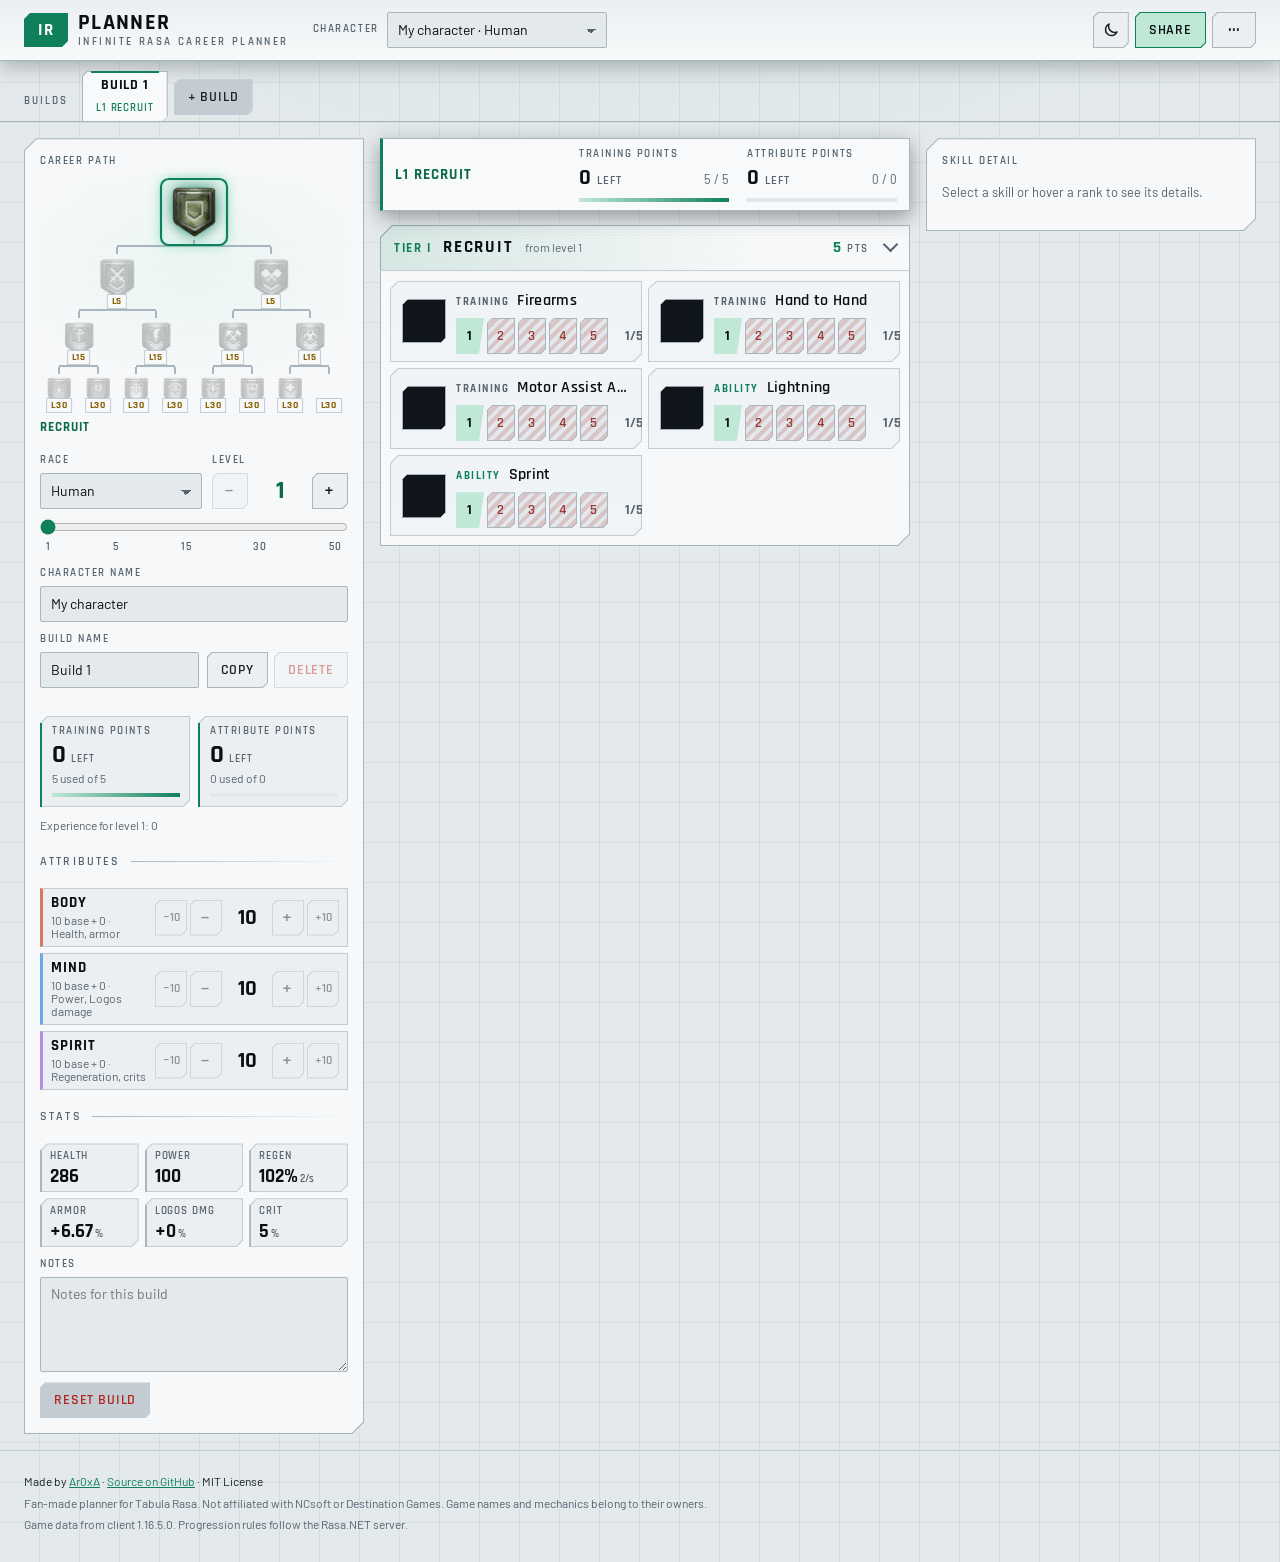
==== commit 3d131d6d: "Fix stat math, harden imports, add light mode and tests Math, checked against the client and current" ====
--- a/index.html
+++ b/index.html
@@ -10,6 +10,7 @@
   <link rel="preconnect" href="https://fonts.gstatic.com" crossorigin>
   <link rel="stylesheet" href="https://fonts.googleapis.com/css2?family=Rajdhani:wght@500;600;700&family=Barlow:wght@400;500;600&display=swap">
   <link rel="stylesheet" href="css/style.css">
+  <script src="js/theme.js"></script>
 </head>
 <body>
   <header class="topbar">
@@ -22,6 +23,10 @@
       <select id="character-select" aria-label="Character"></select>
     </label>
     <div class="top-actions">
+      <button id="theme-toggle" type="button" class="theme-toggle" aria-label="Switch to light mode" title="Switch to light mode">
+        <svg class="icon-sun" viewBox="0 0 24 24" width="18" height="18" fill="none" stroke="currentColor" stroke-width="2" stroke-linecap="round" aria-hidden="true"><circle cx="12" cy="12" r="4"></circle><path d="M12 2v2M12 20v2M4.9 4.9l1.4 1.4M17.7 17.7l1.4 1.4M2 12h2M20 12h2M4.9 19.1l1.4-1.4M17.7 6.3l1.4-1.4"></path></svg>
+        <svg class="icon-moon" viewBox="0 0 24 24" width="18" height="18" fill="none" stroke="currentColor" stroke-width="2" stroke-linecap="round" stroke-linejoin="round" aria-hidden="true"><path d="M20 14.5A8 8 0 0 1 9.5 4a8 8 0 1 0 10.5 10.5z"></path></svg>
+      </button>
       <button id="share-open" type="button" class="primary">Share</button>
       <details id="more-menu" class="menu">
         <summary class="menu-btn" aria-label="More actions" title="More actions">···</summary>
--- a/css/style.css
+++ b/css/style.css
@@ -28,6 +28,9 @@
   --danger-dim: #4b1f19;
   --sig: #e6b85c;
   --sig-dim: #3f3117;
+  --sig-ink: #06130e;
+  --scan: rgba(0, 0, 0, .07);
+  --tier-head: rgba(31, 58, 49, .9);
   --rank-off: #1a232b;
   --focus: #9ff4d2;
   --shadow: 0 10px 30px rgba(0, 0, 0, .45);
@@ -39,7 +42,7 @@
   color-scheme: dark;
 }
 
-/* Optional light theme: opt in with <html data-theme="light">. Dark stays the default. */
+/* Light theme: js/theme.js sets <html data-theme> from the visitor's choice or their system. */
 :root[data-theme="light"] {
   --bg: #e4e9ec;
   --bg-grid: rgba(20, 70, 60, .07);
@@ -62,6 +65,9 @@
   --danger-dim: #f7d1cd;
   --sig: #8a5f00;
   --sig-dim: #f6e3b0;
+  --sig-ink: #ffffff;
+  --scan: rgba(0, 0, 0, .012);
+  --tier-head: rgba(16, 128, 92, .14);
   --rank-off: #e2e7eb;
   --focus: #0a5c43;
   --shadow: 0 10px 30px rgba(20, 30, 40, .18);
@@ -281,7 +287,7 @@
 .panel::before {
   background:
     linear-gradient(180deg, rgba(255, 255, 255, .025), transparent 120px),
-    repeating-linear-gradient(0deg, rgba(0, 0, 0, .07) 0 1px, transparent 1px 3px),
+    repeating-linear-gradient(0deg, var(--scan) 0 1px, transparent 1px 3px),
     var(--fill);
 }
 .sheet { padding: 16px; display: flex; flex-direction: column; gap: 18px; }
@@ -492,7 +498,7 @@
 .tier { --cut: 12px; }
 .tierhead {
   display: flex; align-items: baseline; gap: 12px; padding: 10px 14px;
-  background: linear-gradient(90deg, rgba(31, 58, 49, .9), transparent 70%);
+  background: linear-gradient(90deg, var(--tier-head), transparent 70%);
   border-bottom: 1px solid var(--line);
   font-family: var(--font-display); text-transform: uppercase;
 }
@@ -528,6 +534,7 @@
 }
 .skill-icon img { width: 40px; height: 40px; display: block; transition: filter .12s, opacity .12s; }
 .skill:not(.owned) .skill-icon img { filter: grayscale(.7); opacity: .6; }
+:root[data-theme="light"] .skill:not(.owned) .skill-icon img { opacity: .8; }
 .skill[data-kind="signature"] .skill-icon { border-color: color-mix(in srgb, var(--sig) 60%, var(--line-2)); }
 .skill-head { display: flex; align-items: baseline; gap: 8px; min-width: 0; }
 .skill-kind { flex: none; font-weight: 700; letter-spacing: .14em; }
@@ -798,3 +805,14 @@
 @media (prefers-reduced-motion: reduce) {
   *, *::before, *::after { transition: none !important; animation: none !important; }
 }
+
+/* ---- theme toggle ------------------------------------------------------------------------- */
+
+button.theme-toggle { width: 36px; min-width: 36px; padding: 0; }
+.theme-toggle .icon-sun { display: block; }
+.theme-toggle .icon-moon { display: none; }
+:root[data-theme="light"] .theme-toggle .icon-sun { display: none; }
+:root[data-theme="light"] .theme-toggle .icon-moon { display: block; }
+.skill[data-kind="signature"] .rank.on, .skill[data-kind="signature"] .rank.base.on { color: var(--sig-ink); }
+:root[data-theme="light"] .skill[data-kind="signature"] .rank.on::before { background: linear-gradient(180deg, #a87512, var(--sig)); }
+button.skill-icon { background: #0f151a; border: 1px solid var(--line-2); }
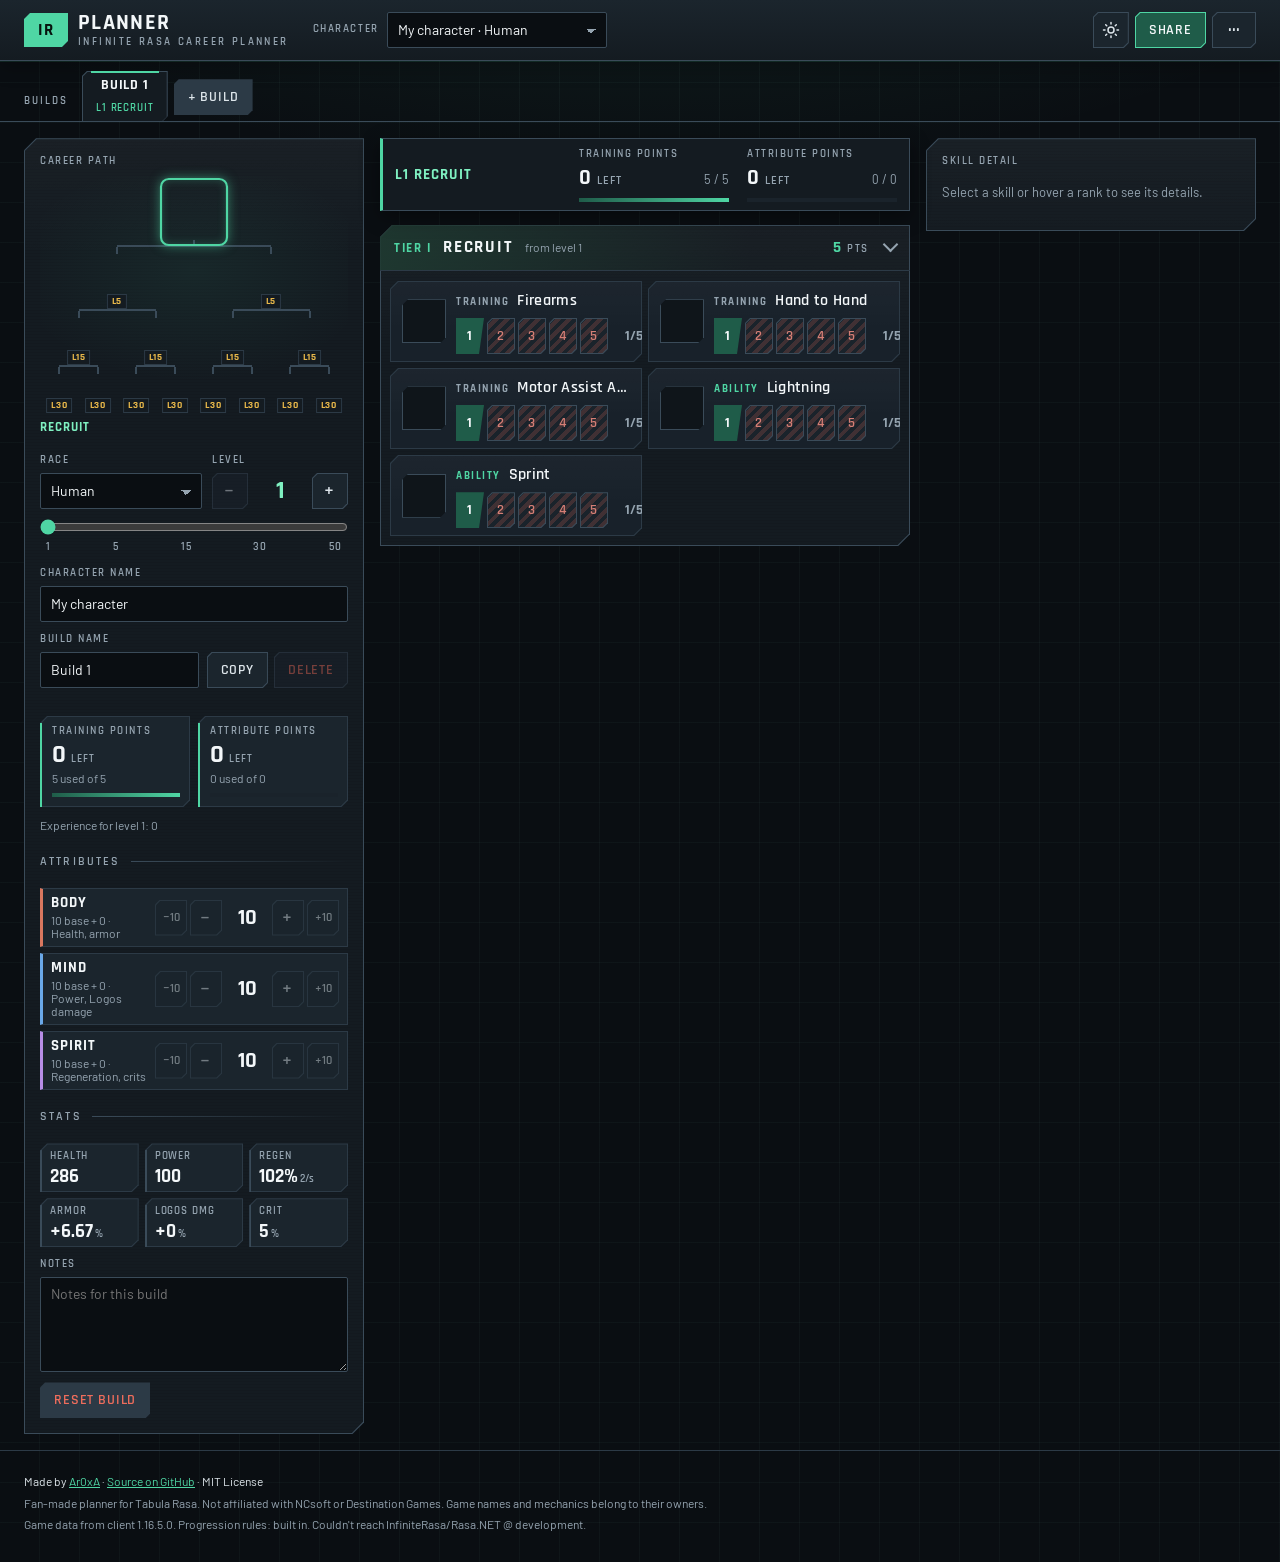
==== commit 02b0c66c: "Follow server rules live and work offline The planner can read its server numbers from a Rasa.NET so" ====
--- a/index.html
+++ b/index.html
@@ -34,6 +34,8 @@
           <button id="char-new" type="button">New character</button>
           <button id="char-dup" type="button">Duplicate character</button>
           <button id="char-del" type="button" class="danger">Delete character</button>
+          <hr>
+          <button id="server-open" type="button">Server rules…</button>
           <hr>
           <button id="backup-export" type="button">Backup all plans</button>
           <label id="restore-btn" class="file-btn" role="button" tabindex="0">Restore backup<input id="backup-import" type="file" accept="application/json,.json" hidden></label>
@@ -151,6 +153,29 @@
     </form>
   </dialog>
 
+  <dialog id="server-dialog">
+    <form method="dialog" class="dialog-body">
+      <h2 class="panel-title">Server rules</h2>
+      <p class="muted">Points, health, power, regen, armor and crit are read from a Rasa.NET source tree on GitHub each time the page opens, so the planner follows the server. Skills, abilities and text always come from the 1.16.5.0 client. Loaded files are saved on this device, so they keep working with no connection.</p>
+      <label class="field"><span>Repository (owner/name or a GitHub link)</span>
+        <input id="server-repo" type="text" autocomplete="off" spellcheck="false" placeholder="InfiniteRasa/Rasa.NET"></label>
+      <label class="field"><span>Branch, tag or commit</span>
+        <input id="server-ref" type="text" autocomplete="off" spellcheck="false" placeholder="development"></label>
+      <div class="btn-row">
+        <button type="button" data-ref="development">development</button>
+        <button type="button" data-ref="master">master</button>
+      </div>
+      <div class="btn-row server-actions">
+        <button id="server-load" type="button" class="primary">Load</button>
+        <button id="server-default" type="button">Default server</button>
+        <button id="server-builtin" type="button">Use built-in rules</button>
+      </div>
+      <div id="server-status" role="status" aria-live="polite"></div>
+      <div id="server-saved" class="btn-row"></div>
+      <div class="btn-row end"><button value="close">Close</button></div>
+    </form>
+  </dialog>
+
   <footer class="footer">
     <p class="credit">Made by <a href="https://github.com/Ar0xA" rel="author">Ar0xA</a> · <a href="https://github.com/Ar0xA/IRPlanner">Source on GitHub</a> · MIT License</p>
     <p>Fan-made planner for Tabula Rasa. Not affiliated with NCsoft or Destination Games. Game names and mechanics belong to their owners.</p>
--- a/css/style.css
+++ b/css/style.css
@@ -42,7 +42,7 @@
   color-scheme: dark;
 }
 
-/* Light theme: js/theme.js sets <html data-theme> from the visitor's choice or their system. */
+/* Light theme: dark is the default; js/theme.js sets <html data-theme> from the visitor's choice. */
 :root[data-theme="light"] {
   --bg: #e4e9ec;
   --bg-grid: rgba(20, 70, 60, .07);
@@ -816,3 +816,13 @@
 .skill[data-kind="signature"] .rank.on, .skill[data-kind="signature"] .rank.base.on { color: var(--sig-ink); }
 :root[data-theme="light"] .skill[data-kind="signature"] .rank.on::before { background: linear-gradient(180deg, #a87512, var(--sig)); }
 button.skill-icon { background: #0f151a; border: 1px solid var(--line-2); }
+
+/* ---- server rules dialog ------------------------------------------------------------------ */
+
+#server-status { font-size: 13px; }
+.server-msg { margin: 0 0 6px; padding: 7px 10px; background: var(--panel-2); border-left: 2px solid var(--accent); color: var(--text); overflow-wrap: anywhere; }
+.server-msg.error { border-left-color: var(--danger); color: var(--danger); }
+.server-list { margin: 4px 0; color: var(--muted); overflow-wrap: anywhere; }
+.server-list b { color: var(--text); font-weight: 600; }
+.server-list.changed b { color: var(--warn); }
+.server-list.missed b { color: var(--danger); }
